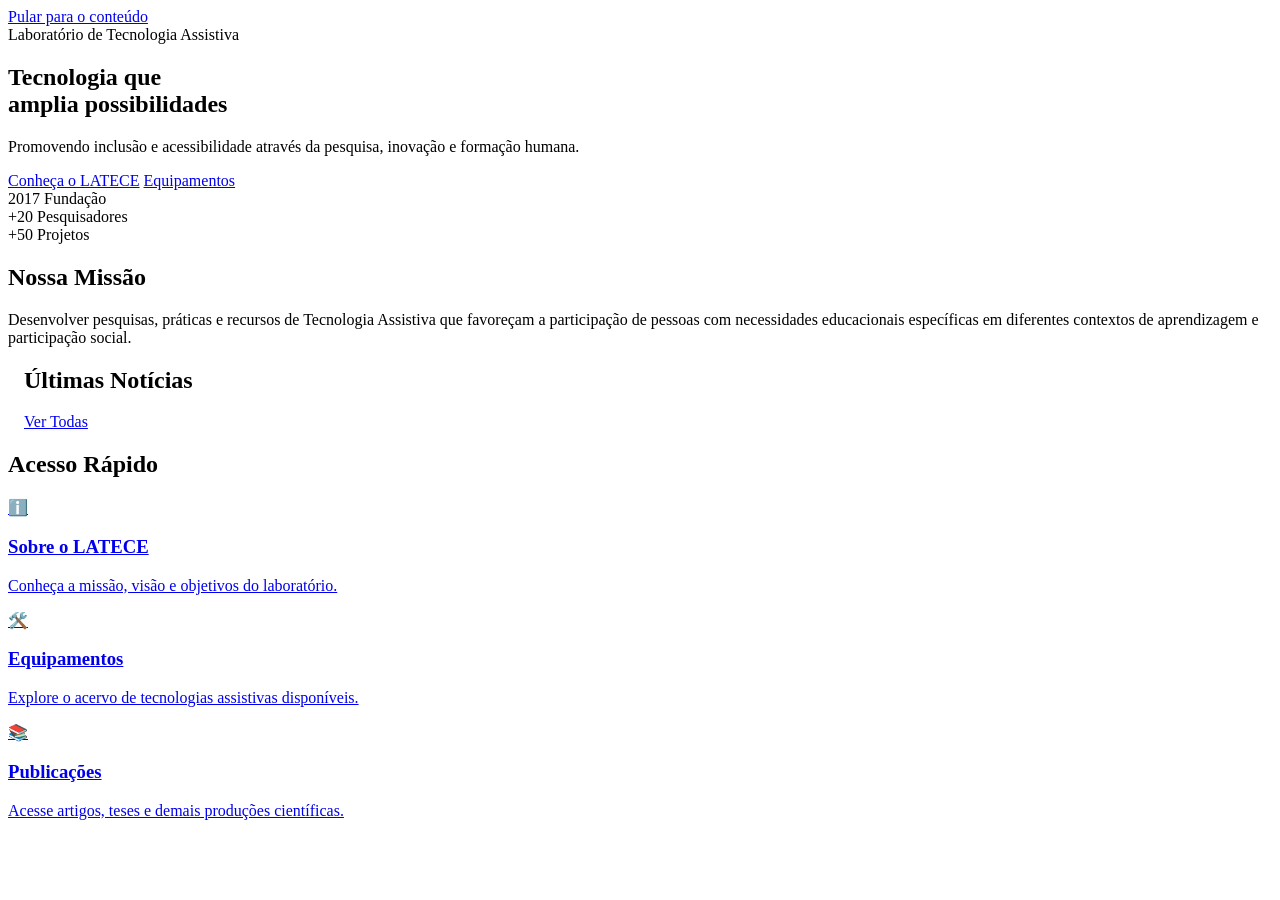
==== index.html @ c3ed992b "Add files via upload" ====
<!DOCTYPE html>
<html lang="pt-BR">
<head>
  <meta charset="UTF-8">
  <meta name="viewport" content="width=device-width, initial-scale=1.0">
  <title>Portal LATECE — Laboratório de Tecnologia Assistiva UFRN</title>
  <meta name="description" content="Portal do Laboratório de Tecnologia Assistiva do Centro de Educação da UFRN. Promovendo inclusão e acessibilidade através da pesquisa, inovação e tecnologia assistiva.">
  <link rel="icon" type="image/x-icon" href="./assets/images/logos/favicon.ico">
  
  <!-- Preconnect -->
  <link rel="preconnect" href="https://fonts.googleapis.com">
  <link rel="preconnect" href="https://fonts.gstatic.com" crossorigin>
  <link rel="preconnect" href="https://vlibras.gov.br">

  <!-- Manifest -->
  <link rel="manifest" href="./manifest.json">

  <!-- CSS -->
  <link rel="stylesheet" href="./css/variables.css">
  <link rel="stylesheet" href="./css/reset.css">
  <link rel="stylesheet" href="./css/base.css">
  <link rel="stylesheet" href="./css/layout.css">
  <link rel="stylesheet" href="./css/utilities.css">
  <link rel="stylesheet" href="./css/components.css">
  <link rel="stylesheet" href="./css/accessibility.css">

  <!-- Open Graph -->
  <meta property="og:type" content="website">
  <meta property="og:url" content="https://latece.ufrn.br/">
  <meta property="og:title" content="Portal LATECE — Laboratório de Tecnologia Assistiva UFRN">
  <meta property="og:description" content="Promovendo inclusão e acessibilidade através da pesquisa, inovação e tecnologia assistiva.">
  <meta property="og:image" content="https://latece.ufrn.br/assets/images/logos/og-image.jpg">

  <meta name="twitter:card" content="summary_large_image">
  <meta name="twitter:title" content="Portal LATECE — Laboratório de Tecnologia Assistiva UFRN">
  <meta name="twitter:description" content="Promovendo inclusão e acessibilidade através da pesquisa, inovação e tecnologia assistiva.">
  <meta name="twitter:image" content="https://latece.ufrn.br/assets/images/logos/og-image.jpg">

  <link rel="canonical" href="https://latece.ufrn.br/">

  <!-- NOVO: carrega path.js antes dos módulos -->
  <script src="./js/path.js"></script>
</head>
<body>

  <a href="#main-content" class="skip-link">Pular para o conteúdo</a>

  <div id="app">
    <header id="main-header"></header>

    <div class="mobile-overlay" hidden></div>

    <main id="main-content">

      <!-- ===== HERO (HOME) ===== -->
      <section class="hero hero-home" aria-label="Destaque principal">
        <div class="container">
          <div class="hero-grid">
            <div class="hero-content" data-aos="fade-up" data-aos-delay="100">
              <div class="hero-badge">Laboratório de Tecnologia Assistiva</div>
              <h1 class="hero-title">
                Tecnologia que<br>
                <span class="hero-highlight">amplia possibilidades</span>
              </h1>
              <p class="hero-subtitle">Promovendo inclusão e acessibilidade através da pesquisa, inovação e formação humana.</p>
              <div class="hero-actions">
                <a href="./about.html" class="btn btn-primary btn-lg">Conheça o LATECE</a>
                <a href="./equipment.html" class="btn btn-outline btn-lg">Equipamentos</a>
              </div>
              <div class="hero-stats">
                <div class="stat-item">
                  <span class="stat-number" data-target="2017">2017</span>
                  <span class="stat-label">Fundação</span>
                </div>
                <div class="stat-item">
                  <span class="stat-number" data-target="+20">+20</span>
                  <span class="stat-label">Pesquisadores</span>
                </div>
                <div class="stat-item">
                  <span class="stat-number" data-target="+50">+50</span>
                  <span class="stat-label">Projetos</span>
                </div>
              </div>
            </div>
          </div>
        </div>
      </section>

      <!-- ===== MISSÃO ===== -->
      <section class="mission section-accent section-with-decoration">
        <div class="container">
          <div class="mission-content">
            <h2 class="section-title">Nossa Missão</h2>
            <p class="mission-text">
              Desenvolver pesquisas, práticas e recursos de Tecnologia Assistiva que favoreçam a participação de pessoas com necessidades educacionais específicas em diferentes contextos de aprendizagem e participação social.
            </p>
          </div>
        </div>
      </section>

      <section class="featured-news section-gray">
        <div class="news-header" style="padding: 0 1rem;">
          <h2>Últimas Notícias</h2>
          <a href="./news.html">Ver Todas</a>
        </div>
        <div id="news-container">
          <!-- carrossel sem container -->
        </div>
      </section>

      <!-- ===== ACESSO RÁPIDO ===== -->
      <section class="quick-access section-with-decoration">
        <div class="container">
          <h2 class="section-title">Acesso Rápido</h2>
          <div class="quick-access-grid">
            <a href="./about.html" class="quick-card">
              <div class="quick-icon">ℹ️</div>
              <h3 class="quick-title">Sobre o LATECE</h3>
              <p class="quick-text">Conheça a missão, visão e objetivos do laboratório.</p>
            </a>
            <a href="./equipment.html" class="quick-card">
              <div class="quick-icon">🛠️</div>
              <h3 class="quick-title">Equipamentos</h3>
              <p class="quick-text">Explore o acervo de tecnologias assistivas disponíveis.</p>
            </a>
            <a href="./publications.html" class="quick-card">
              <div class="quick-icon">📚</div>
              <h3 class="quick-title">Publicações</h3>
              <p class="quick-text">Acesse artigos, teses e demais produções científicas.</p>
            </a>
          </div>
        </div>
      </section>

    </main>

    <footer id="main-footer"></footer>
  </div>

  <script type="module" src="./js/main.js"></script>
</body>
</html>
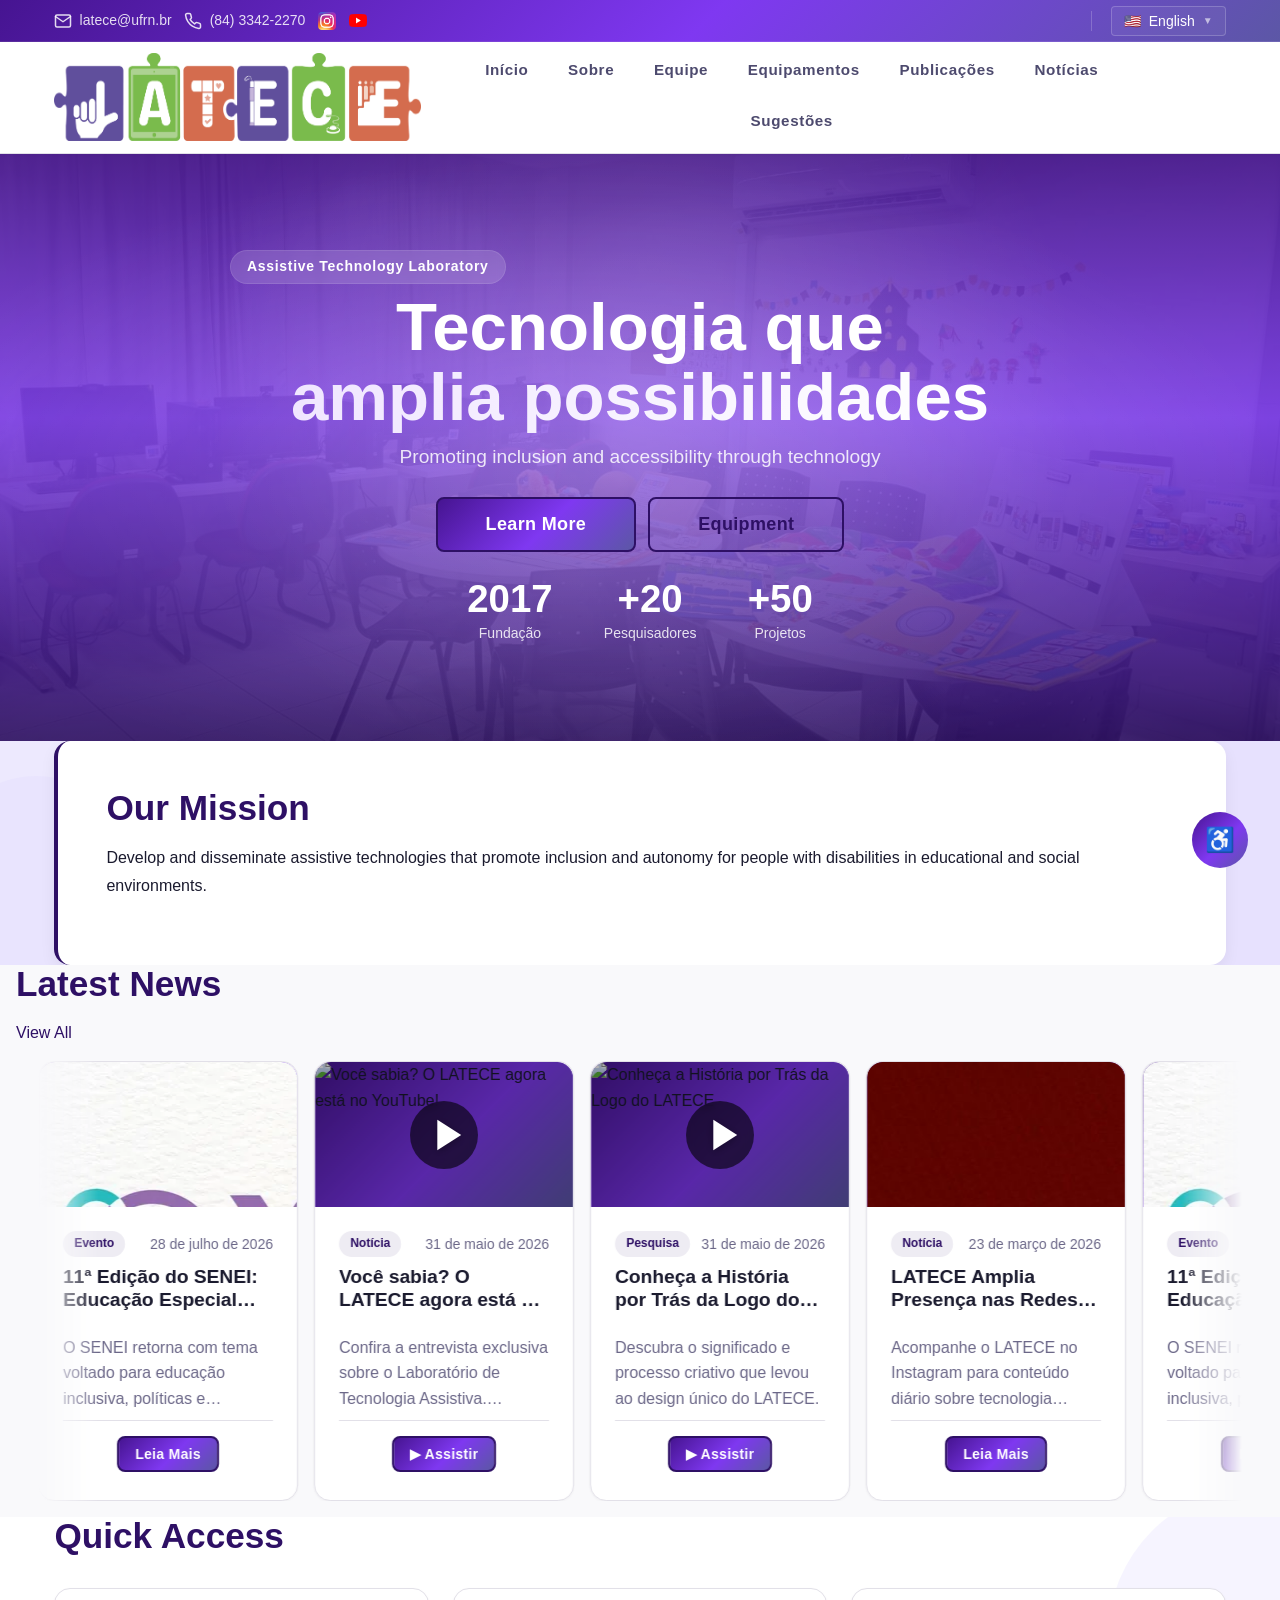
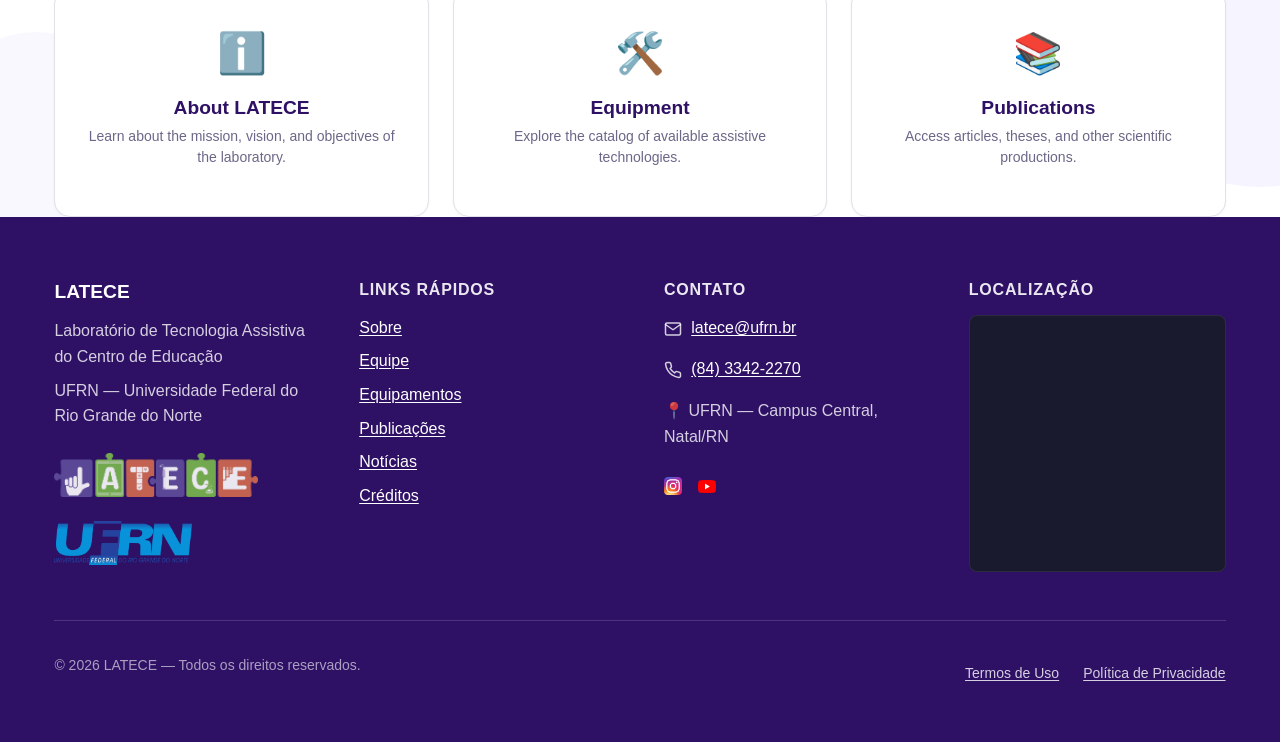
==== commit c9c6a075: "Update index.html" ====
--- a/index.html
+++ b/index.html
@@ -3,19 +3,16 @@
 <head>
   <meta charset="UTF-8">
   <meta name="viewport" content="width=device-width, initial-scale=1.0">
-  <title>Portal LATECE — Laboratório de Tecnologia Assistiva UFRN</title>
+  <title data-i18n="home.title">Portal LATECE — Laboratório de Tecnologia Assistiva UFRN</title>
   <meta name="description" content="Portal do Laboratório de Tecnologia Assistiva do Centro de Educação da UFRN. Promovendo inclusão e acessibilidade através da pesquisa, inovação e tecnologia assistiva.">
   <link rel="icon" type="image/x-icon" href="./assets/images/logos/favicon.ico">
   
-  <!-- Preconnect -->
   <link rel="preconnect" href="https://fonts.googleapis.com">
   <link rel="preconnect" href="https://fonts.gstatic.com" crossorigin>
   <link rel="preconnect" href="https://vlibras.gov.br">
 
-  <!-- Manifest -->
   <link rel="manifest" href="./manifest.json">
 
-  <!-- CSS -->
   <link rel="stylesheet" href="./css/variables.css">
   <link rel="stylesheet" href="./css/reset.css">
   <link rel="stylesheet" href="./css/base.css">
@@ -24,7 +21,6 @@
   <link rel="stylesheet" href="./css/components.css">
   <link rel="stylesheet" href="./css/accessibility.css">
 
-  <!-- Open Graph -->
   <meta property="og:type" content="website">
   <meta property="og:url" content="https://latece.ufrn.br/">
   <meta property="og:title" content="Portal LATECE — Laboratório de Tecnologia Assistiva UFRN">
@@ -38,7 +34,6 @@
 
   <link rel="canonical" href="https://latece.ufrn.br/">
 
-  <!-- NOVO: carrega path.js antes dos módulos -->
   <script src="./js/path.js"></script>
 </head>
 <body>
@@ -57,28 +52,28 @@
         <div class="container">
           <div class="hero-grid">
             <div class="hero-content" data-aos="fade-up" data-aos-delay="100">
-              <div class="hero-badge">Laboratório de Tecnologia Assistiva</div>
+              <div class="hero-badge" data-i18n="home.subtitle">Laboratório de Tecnologia Assistiva</div>
               <h1 class="hero-title">
-                Tecnologia que<br>
-                <span class="hero-highlight">amplia possibilidades</span>
+                <span data-i18n="home.titlePart1">Tecnologia que</span><br>
+                <span class="hero-highlight" data-i18n="home.titlePart2">amplia possibilidades</span>
               </h1>
-              <p class="hero-subtitle">Promovendo inclusão e acessibilidade através da pesquisa, inovação e formação humana.</p>
+              <p class="hero-subtitle" data-i18n="home.description">Promovendo inclusão e acessibilidade através da pesquisa, inovação e formação humana.</p>
               <div class="hero-actions">
-                <a href="./about.html" class="btn btn-primary btn-lg">Conheça o LATECE</a>
-                <a href="./equipment.html" class="btn btn-outline btn-lg">Equipamentos</a>
+                <a href="./about.html" class="btn btn-primary btn-lg" data-i18n="home.learnMore">Conheça o LATECE</a>
+                <a href="./equipment.html" class="btn btn-outline btn-lg" data-i18n="home.equipment">Equipamentos</a>
               </div>
               <div class="hero-stats">
                 <div class="stat-item">
                   <span class="stat-number" data-target="2017">2017</span>
-                  <span class="stat-label">Fundação</span>
+                  <span class="stat-label" data-i18n="home.foundation">Fundação</span>
                 </div>
                 <div class="stat-item">
                   <span class="stat-number" data-target="+20">+20</span>
-                  <span class="stat-label">Pesquisadores</span>
+                  <span class="stat-label" data-i18n="home.researchers">Pesquisadores</span>
                 </div>
                 <div class="stat-item">
                   <span class="stat-number" data-target="+50">+50</span>
-                  <span class="stat-label">Projetos</span>
+                  <span class="stat-label" data-i18n="home.projects">Projetos</span>
                 </div>
               </div>
             </div>
@@ -90,43 +85,41 @@
       <section class="mission section-accent section-with-decoration">
         <div class="container">
           <div class="mission-content">
-            <h2 class="section-title">Nossa Missão</h2>
-            <p class="mission-text">
-              Desenvolver pesquisas, práticas e recursos de Tecnologia Assistiva que favoreçam a participação de pessoas com necessidades educacionais específicas em diferentes contextos de aprendizagem e participação social.
-            </p>
+            <h2 class="section-title" data-i18n="home.mission">Nossa Missão</h2>
+            <p class="mission-text" data-i18n="home.missionText">Desenvolver pesquisas, práticas e recursos de Tecnologia Assistiva que favoreçam a participação de pessoas com necessidades educacionais específicas em diferentes contextos de aprendizagem e participação social.</p>
           </div>
         </div>
       </section>
 
       <section class="featured-news section-gray">
         <div class="news-header" style="padding: 0 1rem;">
-          <h2>Últimas Notícias</h2>
-          <a href="./news.html">Ver Todas</a>
+          <h2 data-i18n="home.latestNews">Últimas Notícias</h2>
+          <a href="./news.html" data-i18n="home.viewAll">Ver Todas</a>
         </div>
         <div id="news-container">
-          <!-- carrossel sem container -->
+          <!-- carrossel -->
         </div>
       </section>
 
       <!-- ===== ACESSO RÁPIDO ===== -->
       <section class="quick-access section-with-decoration">
         <div class="container">
-          <h2 class="section-title">Acesso Rápido</h2>
+          <h2 class="section-title" data-i18n="home.quickAccess">Acesso Rápido</h2>
           <div class="quick-access-grid">
             <a href="./about.html" class="quick-card">
               <div class="quick-icon">ℹ️</div>
-              <h3 class="quick-title">Sobre o LATECE</h3>
-              <p class="quick-text">Conheça a missão, visão e objetivos do laboratório.</p>
+              <h3 class="quick-title" data-i18n="home.quickAboutTitle">Sobre o LATECE</h3>
+              <p class="quick-text" data-i18n="home.quickAboutText">Conheça a missão, visão e objetivos do laboratório.</p>
             </a>
             <a href="./equipment.html" class="quick-card">
               <div class="quick-icon">🛠️</div>
-              <h3 class="quick-title">Equipamentos</h3>
-              <p class="quick-text">Explore o acervo de tecnologias assistivas disponíveis.</p>
+              <h3 class="quick-title" data-i18n="home.quickEquipmentTitle">Equipamentos</h3>
+              <p class="quick-text" data-i18n="home.quickEquipmentText">Explore o acervo de tecnologias assistivas disponíveis.</p>
             </a>
             <a href="./publications.html" class="quick-card">
               <div class="quick-icon">📚</div>
-              <h3 class="quick-title">Publicações</h3>
-              <p class="quick-text">Acesse artigos, teses e demais produções científicas.</p>
+              <h3 class="quick-title" data-i18n="home.quickPublicationsTitle">Publicações</h3>
+              <p class="quick-text" data-i18n="home.quickPublicationsText">Acesse artigos, teses e demais produções científicas.</p>
             </a>
           </div>
         </div>
@@ -139,4 +132,4 @@
 
   <script type="module" src="./js/main.js"></script>
 </body>
-</html>+</html>
--- a/css/variables.css
+++ b/css/variables.css
@@ -0,0 +1,209 @@
+/**
+ * LATECE Design Tokens — Versão 2.3
+ * Sistema de design para o Portal LATECE
+ * Refinamento visual para experiência institucional premium
+ */
+
+:root {
+  /* ============================================
+     CORES — Paleta LATECE (roxo)
+     ============================================ */
+  --color-purple-900: #2e1065;
+  --color-purple-800: #461491;
+  --color-purple-700: #5b1fa6;
+  --color-purple-600: #6b21a8;
+  --color-purple-500: #7c3aed;
+  --color-purple-400: #9333ea;
+  --color-purple-300: #a78bfa;
+  --color-purple-200: #c4b5fd;
+  --color-purple-100: #d8b4fe;
+  --color-purple-50: #ede9fe;
+
+  /* Primária (principal) */
+  --color-primary: var(--color-purple-900);
+  --color-primary-dark: #1a0a3a;
+  --color-primary-light: var(--color-purple-500);
+  --color-primary-hover: var(--color-purple-800);
+  --color-primary-active: var(--color-purple-900);
+  --color-primary-soft: rgba(46, 16, 101, 0.08);
+  --color-primary-gradient: linear-gradient(135deg, #461491 0%, #7f38f1 55%, #5c57a6 100%);
+
+  /* Cores secundárias (complementares) */
+  --color-olive-green: #928b45;
+  --color-mustard: #b6a752;
+  --color-terracotta: #c77a5b;
+  --color-burnt-orange: #d29c6c;
+  --color-moss-green: #7b855d;
+  --color-dark-aqua: #369d85;
+  --color-orange-red: #e25822;
+  --color-green: #4caf50;
+
+  /* Cores funcionais */
+  --color-success: #2e7d32;
+  --color-warning: #b76e2e;
+  --color-error: #c62828;
+  --color-info: #1565c0;
+
+  /* Neutras (refinadas) */
+  --color-white: #ffffff;
+  --color-gray-50: #f9f9fb;
+  --color-gray-100: #f0eff4;
+  --color-gray-200: #e2e0e8;
+  --color-gray-300: #c8c5d4;
+  --color-gray-400: #a8a4b8;
+  --color-gray-500: #8a86a0;
+  --color-gray-600: #6b6788;
+  --color-gray-700: #4d4a6e;
+  --color-gray-800: #2f2c54;
+  --color-gray-900: #1a1a2e;
+
+  /* Cores de texto e fundo (modo claro) */
+  --color-text: var(--color-gray-900);
+  --color-text-muted: var(--color-gray-600);
+  --color-text-inverse: var(--color-white);
+  --color-bg: var(--color-white);
+  --color-surface: var(--color-white);
+  --color-surface-elevated: var(--color-gray-50);
+  --color-border: var(--color-gray-200);
+  --color-border-focus: var(--color-purple-500);
+  --color-link: var(--color-primary);
+  --color-link-hover: var(--color-purple-500);
+
+  /* ============================================
+     BACKGROUNDS DE SEÇÕES
+     ============================================ */
+  --bg-section-light: var(--color-white);
+  --bg-section-gray: var(--color-gray-50);
+  --bg-section-accent: var(--color-purple-50);
+  --bg-section-gradient-subtle: linear-gradient(135deg, var(--color-purple-50) 0%, var(--color-white) 100%);
+  --bg-section-gradient-primary-soft: linear-gradient(135deg, var(--color-purple-50) 0%, var(--color-purple-100) 50%, var(--color-white) 100%);
+  --bg-section-decoration-color: var(--color-purple-200);
+
+  /* ============================================
+     TOKENS PARA HERO / CTA
+     ============================================ */
+  --color-hero-text: var(--color-white);
+  --color-hero-text-muted: rgba(255, 255, 255, 0.85);
+
+  --hero-bg-top: var(--color-purple-800);
+  --hero-bg-mid: var(--color-purple-500);
+  --hero-bg-bottom: var(--color-purple-900);
+  --hero-bg-glow: rgba(255, 255, 255, 0.18);
+  --hero-shape-color: rgba(123, 58, 237, 0.35);
+
+  --hero-highlight-start: #f0e6ff;
+  --hero-highlight-end: #ffffff;
+
+  /* ============================================
+     TIPOGRAFIA
+     ============================================ */
+  --font-primary: 'Montserrat', sans-serif;
+  --font-secondary: 'Open Sans', sans-serif;
+
+  /* Tamanhos (escala tipográfica) */
+  --font-size-display: 3.5rem;   /* 56px */
+  --font-size-h1: 2.8rem;       /* 44.8px */
+  --font-size-h2: 2.2rem;       /* 35.2px */
+  --font-size-h3: 1.6rem;       /* 25.6px */
+  --font-size-h4: 1.2rem;       /* 19.2px */
+  --font-size-h5: 1rem;         /* 16px */
+  --font-size-h6: 0.875rem;     /* 14px */
+  --font-size-body-lg: 1.125rem;/* 18px */
+  --font-size-body: 1rem;       /* 16px */
+  --font-size-small: 0.875rem;  /* 14px */
+  --font-size-caption: 0.75rem; /* 12px */
+
+  /* Pesos */
+  --font-light: 300;
+  --font-regular: 400;
+  --font-medium: 500;
+  --font-semibold: 600;
+  --font-bold: 700;
+  --font-extrabold: 800;
+
+  /* Altura de linha */
+  --line-height-tight: 1.1;
+  --line-height-normal: 1.6;
+  --line-height-loose: 1.8;
+
+  /* ============================================
+     ESPAÇAMENTO (escala)
+     ============================================ */
+  --space-1: 0.25rem;   /* 4px */
+  --space-2: 0.5rem;    /* 8px */
+  --space-3: 0.75rem;   /* 12px */
+  --space-4: 1rem;      /* 16px */
+  --space-5: 1.5rem;    /* 24px */
+  --space-6: 2rem;      /* 32px */
+  --space-8: 3rem;      /* 48px */
+  --space-10: 4rem;     /* 64px */
+  --space-12: 6rem;     /* 96px */
+  --space-16: 8rem;     /* 128px */
+
+  /* Aliases para compatibilidade com versões anteriores */
+  --spacing-xs: var(--space-1);
+  --spacing-sm: var(--space-2);
+  --spacing-md: var(--space-4);
+  --spacing-lg: var(--space-5);
+  --spacing-xl: var(--space-6);
+  --spacing-2xl: var(--space-8);
+  --spacing-3xl: var(--space-10);
+  --spacing-4xl: var(--space-12);
+
+  /* ============================================
+     BORDER RADIUS
+     ============================================ */
+  --radius-sm: 4px;
+  --radius-md: 8px;
+  --radius-lg: 16px;
+  --radius-xl: 24px;
+  --radius-full: 9999px;
+
+  /* ============================================
+     SOMBRAS — refinadas para efeito "flutuante" suave
+     ============================================ */
+  --shadow-subtle: 0 1px 3px rgba(0, 0, 0, 0.04);
+  --shadow-medium: 0 6px 16px rgba(0, 0, 0, 0.06);
+  --shadow-elevated: 0 12px 32px rgba(0, 0, 0, 0.10);
+  --shadow-heavy: 0 20px 56px rgba(0, 0, 0, 0.14);
+
+  /* ============================================
+     TRANSIÇÕES
+     ============================================ */
+  --transition-micro: 0.12s ease;
+  --transition-fast: 0.25s ease;
+  --transition-normal: 0.35s ease;
+  --transition-slow: 0.5s ease;
+  --transition-default: 0.3s cubic-bezier(0.25, 0.46, 0.45, 0.94);
+
+  /* ============================================
+     Z-INDEX
+     ============================================ */
+  --z-dropdown: 1000;
+  --z-sticky: 1020;
+  --z-fixed: 1030;
+  --z-modal-backdrop: 1040;
+  --z-modal: 1050;
+  --z-popover: 1060;
+  --z-tooltip: 1070;
+
+  /* ============================================
+     ACESSIBILIDADE — FOCO
+     ============================================ */
+  --focus-ring: 0 0 0 3px rgba(46, 16, 101, 0.25);
+  --focus-ring-inset: inset 0 0 0 3px rgba(46, 16, 101, 0.25);
+
+  /* ============================================
+     BREAKPOINTS
+     ============================================ */
+  --breakpoint-mobile: 480px;
+  --breakpoint-tablet: 768px;
+  --breakpoint-desktop: 1024px;
+  --breakpoint-wide: 1400px;
+
+  /* ============================================
+     LARGURA MÁXIMA DE CONTEÚDO
+     ============================================ */
+  --content-width: 1200px;
+  --content-width-narrow: 800px;
+}
--- a/css/base.css
+++ b/css/base.css
@@ -0,0 +1,99 @@
+/**
+ * Estilos base — tipografia, body, links, headings
+ */
+
+/* ============================================
+   TIPOGRAFIA
+   ============================================ */
+body {
+  font-size: var(--font-size-body);
+  line-height: var(--line-height-normal);
+  font-family: var(--font-secondary);
+  color: var(--color-text);
+  background-color: var(--color-bg);
+  -webkit-font-smoothing: antialiased;
+  -moz-osx-font-smoothing: grayscale;
+}
+
+/* Headings */
+h1, h2, h3, h4, h5, h6 {
+  font-family: var(--font-primary);
+  font-weight: var(--font-bold);
+  line-height: var(--line-height-tight);
+  margin: 0 0 var(--space-4) 0;
+  color: var(--color-primary);
+}
+
+h1 { font-size: var(--font-size-h1); font-weight: var(--font-extrabold); }
+h2 { font-size: var(--font-size-h2); font-weight: var(--font-bold); }
+h3 { font-size: var(--font-size-h3); font-weight: var(--font-semibold); }
+h4 { font-size: var(--font-size-h4); font-weight: var(--font-semibold); }
+h5 { font-size: var(--font-size-h5); font-weight: var(--font-medium); }
+h6 { font-size: var(--font-size-h6); font-weight: var(--font-medium); }
+
+/* Parágrafos */
+p {
+  margin: 0 0 var(--space-4) 0;
+  line-height: var(--line-height-loose);
+  color: var(--color-text);
+}
+
+/* Links */
+a {
+  color: var(--color-link);
+  text-decoration: none;
+  transition: color var(--transition-fast);
+}
+
+a:hover {
+  color: var(--color-link-hover);
+}
+
+a:focus-visible {
+  outline: 2px solid var(--color-primary);
+  outline-offset: 2px;
+  border-radius: var(--radius-sm);
+}
+
+/* ============================================
+   ACESSIBILIDADE — FOCO GLOBAL
+   ============================================ */
+*:focus-visible {
+  outline: 2px solid var(--color-primary);
+  outline-offset: 2px;
+}
+
+/* ============================================
+   SELEÇÃO DE TEXTO
+   ============================================ */
+::selection {
+  background: var(--color-purple-200);
+  color: var(--color-primary);
+  text-shadow: none;
+}
+
+/* ============================================
+   IMAGENS
+   ============================================ */
+img {
+  max-width: 100%;
+  height: auto;
+  display: block;
+}
+
+/* ============================================
+   RESPONSIVIDADE — AJUSTES DE TIPOGRAFIA
+   ============================================ */
+@media (max-width: 768px) {
+  body { font-size: var(--font-size-body-lg); }
+  h1 { font-size: var(--font-size-h2); }
+  h2 { font-size: var(--font-size-h3); }
+  h3 { font-size: var(--font-size-h4); }
+  p { font-size: var(--font-size-body); }
+}
+
+@media (max-width: 480px) {
+  body { font-size: var(--font-size-body); }
+  h1 { font-size: calc(var(--font-size-h2) * 0.9); }
+  h2 { font-size: calc(var(--font-size-h3) * 0.9); }
+}
--- a/css/layout.css
+++ b/css/layout.css
@@ -0,0 +1,98 @@
+/**
+ * Layout — container, grid, flex utilitários
+ */
+
+/* ============================================
+   CONTAINER
+   ============================================ */
+.container {
+  width: min(94%, 1400px);
+  margin-inline: auto;
+  padding-inline: var(--space-4);
+}
+
+/* ============================================
+   GRID
+   ============================================ */
+.grid {
+  display: grid;
+  gap: var(--space-4);
+}
+
+.grid-cols-1 { grid-template-columns: 1fr; }
+.grid-cols-2 { grid-template-columns: repeat(2, 1fr); }
+.grid-cols-3 { grid-template-columns: repeat(3, 1fr); }
+.grid-cols-4 { grid-template-columns: repeat(4, 1fr); }
+
+/* ============================================
+   FLEX
+   ============================================ */
+.flex {
+  display: flex;
+}
+
+.flex-col {
+  flex-direction: column;
+}
+
+.flex-wrap {
+  flex-wrap: wrap;
+}
+
+.items-center {
+  align-items: center;
+}
+
+.items-start {
+  align-items: flex-start;
+}
+
+.items-end {
+  align-items: flex-end;
+}
+
+.justify-center {
+  justify-content: center;
+}
+
+.justify-between {
+  justify-content: space-between;
+}
+
+.justify-around {
+  justify-content: space-around;
+}
+
+.gap-1 { gap: var(--space-1); }
+.gap-2 { gap: var(--space-2); }
+.gap-3 { gap: var(--space-3); }
+.gap-4 { gap: var(--space-4); }
+.gap-5 { gap: var(--space-5); }
+.gap-6 { gap: var(--space-6); }
+
+/* ============================================
+   RESPONSIVIDADE
+   ============================================ */
+@media (max-width: 768px) {
+  .grid-cols-2,
+  .grid-cols-3,
+  .grid-cols-4 {
+    grid-template-columns: 1fr;
+  }
+
+  .flex-col-mobile {
+    flex-direction: column;
+  }
+}
+
+@media (max-width: 480px) {
+  .container {
+    padding-inline: var(--space-2);
+  }
+}
+
+@media (min-width: 769px) and (max-width: 1024px) {
+  .grid-cols-3 {
+    grid-template-columns: repeat(2, 1fr);
+  }
+}
--- a/css/utilities.css
+++ b/css/utilities.css
@@ -0,0 +1,264 @@
+/**
+ * Utilitários — classes auxiliares reutilizáveis
+ */
+
+/* ============================================
+   TEXTO
+   ============================================ */
+.text-center { text-align: center; }
+.text-left   { text-align: left; }
+.text-right  { text-align: right; }
+
+.text-primary { color: var(--color-primary); }
+.text-muted   { color: var(--color-gray-500); }
+.text-success { color: var(--color-green); }
+.text-warning { color: var(--color-mustard); }
+.text-danger  { color: var(--color-terracotta); }
+
+/* ============================================
+   BACKGROUND
+   ============================================ */
+.bg-primary { background-color: var(--color-primary); }
+.bg-light   { background-color: var(--color-gray-50); }
+.bg-white   { background-color: var(--color-white); }
+
+.bg-gradient-primary {
+  background: var(--color-primary-gradient);
+}
+
+/* ============================================
+   DISPLAY
+   ============================================ */
+.d-none { display: none; }
+.d-block { display: block; }
+.d-flex { display: flex; }
+.d-grid { display: grid; }
+.d-inline-block { display: inline-block; }
+
+/* ============================================
+   ESPAÇAMENTO
+   ============================================ */
+.m-0 { margin: 0; }
+.mt-0 { margin-top: 0; }
+.mb-0 { margin-bottom: 0; }
+.ml-0 { margin-left: 0; }
+.mr-0 { margin-right: 0; }
+
+.mt-1 { margin-top: var(--spacing-sm); }
+.mb-1 { margin-bottom: var(--spacing-sm); }
+.mt-2 { margin-top: var(--spacing-md); }
+.mb-2 { margin-bottom: var(--spacing-md); }
+.mt-3 { margin-top: var(--spacing-lg); }
+.mb-3 { margin-bottom: var(--spacing-lg); }
+.mt-4 { margin-top: var(--spacing-xl); }
+.mb-4 { margin-bottom: var(--spacing-xl); }
+
+.p-0 { padding: 0; }
+.pt-0 { padding-top: 0; }
+.pb-0 { padding-bottom: 0; }
+.pl-0 { padding-left: 0; }
+.pr-0 { padding-right: 0; }
+
+.p-1 { padding: var(--spacing-sm); }
+.p-2 { padding: var(--spacing-md); }
+.p-3 { padding: var(--spacing-lg); }
+.p-4 { padding: var(--spacing-xl); }
+
+/* ============================================
+   LARGURA / ALTURA
+   ============================================ */
+.w-full { width: 100%; }
+.h-full { height: 100%; }
+
+/* ============================================
+   ACESSIBILIDADE — SR-ONLY
+   ============================================ */
+.sr-only {
+  position: absolute;
+  width: 1px;
+  height: 1px;
+  padding: 0;
+  margin: -1px;
+  overflow: hidden;
+  clip: rect(0, 0, 0, 0);
+  white-space: nowrap;
+  border: 0;
+}
+
+/* ============================================
+   SKIP LINK
+   ============================================ */
+.skip-link {
+  position: absolute;
+  top: -40px;
+  left: 6px;
+  background: var(--color-primary);
+  color: var(--color-white);
+  padding: var(--spacing-sm) var(--spacing-md);
+  text-decoration: none;
+  border-radius: var(--radius-sm);
+  z-index: var(--z-tooltip);
+  font-weight: var(--font-bold);
+}
+
+.skip-link:focus {
+  top: 6px;
+}
+
+/* ============================================
+   CARDS (base)
+   ============================================ */
+.card {
+  background: var(--color-white);
+  border-radius: var(--radius-lg);
+  box-shadow: var(--shadow-md);
+  overflow: hidden;
+  transition: box-shadow var(--transition-normal), transform var(--transition-normal);
+}
+
+.card:hover {
+  box-shadow: var(--shadow-xl);
+  transform: translateY(-2px);
+}
+
+.card-header {
+  padding: var(--spacing-lg);
+  border-bottom: 1px solid var(--color-gray-200);
+}
+
+.card-body {
+  padding: var(--spacing-lg);
+}
+
+.card-footer {
+  padding: var(--spacing-lg);
+  border-top: 1px solid var(--color-gray-200);
+}
+
+/* ============================================
+   BOTÕES (base)
+   ============================================ */
+.btn {
+  display: inline-flex;
+  align-items: center;
+  justify-content: center;
+  padding: var(--spacing-sm) var(--spacing-lg);
+  font-family: var(--font-primary);
+  font-weight: var(--font-semibold);
+  font-size: 1rem;
+  line-height: 1.5;
+  text-align: center;
+  text-decoration: none;
+  border: 2px solid transparent;
+  border-radius: var(--radius-md);
+  cursor: pointer;
+  transition: all var(--transition-fast);
+  user-select: none;
+}
+
+.btn:disabled {
+  opacity: 0.6;
+  cursor: not-allowed;
+}
+
+.btn-primary {
+  background: var(--color-primary-gradient);
+  color: var(--color-white);
+  border-color: var(--color-primary);
+}
+
+.btn-primary:hover:not(:disabled) {
+  background: var(--color-primary);
+  transform: translateY(-1px);
+  box-shadow: var(--shadow-lg);
+}
+
+.btn-secondary {
+  background: var(--color-white);
+  color: var(--color-primary);
+  border-color: var(--color-primary);
+}
+
+.btn-secondary:hover:not(:disabled) {
+  background: var(--color-primary);
+  color: var(--color-white);
+}
+
+.btn-outline {
+  background: transparent;
+  color: var(--color-primary);
+  border-color: var(--color-primary);
+}
+
+.btn-outline:hover:not(:disabled) {
+  background: var(--color-primary);
+  color: var(--color-white);
+}
+
+.btn-lg {
+  padding: var(--spacing-md) var(--spacing-xl);
+  font-size: 1.125rem;
+}
+
+.btn-sm {
+  padding: var(--spacing-xs) var(--spacing-md);
+  font-size: 0.875rem;
+}
+
+/* ============================================
+   FORMULÁRIOS (base)
+   ============================================ */
+.form-group {
+  margin-bottom: var(--spacing-lg);
+}
+
+.form-label {
+  display: block;
+  margin-bottom: var(--spacing-sm);
+  font-family: var(--font-primary);
+  font-weight: var(--font-semibold);
+  color: var(--color-gray-700);
+}
+
+.form-control {
+  display: block;
+  width: 100%;
+  padding: var(--spacing-sm) var(--spacing-md);
+  font-size: 1rem;
+  line-height: 1.5;
+  color: var(--color-text);
+  background-color: var(--color-white);
+  border: 2px solid var(--color-gray-300);
+  border-radius: var(--radius-md);
+  transition: border-color var(--transition-fast), box-shadow var(--transition-fast);
+}
+
+.form-control:focus {
+  outline: none;
+  border-color: var(--color-primary);
+  box-shadow: var(--focus-ring);
+}
+
+.form-control::placeholder {
+  color: var(--color-gray-400);
+}
+
+textarea.form-control {
+  min-height: 120px;
+  resize: vertical;
+}
+
+/* ============================================
+   RESPONSIVIDADE UTILITÁRIA
+   ============================================ */
+@media (max-width: 768px) {
+  .d-md-none { display: none; }
+  .d-md-block { display: block; }
+  .d-md-flex { display: flex; }
+}
+
+@media (max-width: 1024px) {
+  .d-lg-none { display: none; }
+  .d-lg-block { display: block; }
+  .d-lg-flex { display: flex; }
+}
--- a/css/components.css
+++ b/css/components.css
@@ -0,0 +1,2049 @@
+/**
+ * components.css — Sistema visual global do LATECE
+ * Versão 3.1 — Refinamento de microinterações, espaçamentos e identidade visual
+ * 
+ * Estrutura:
+ *   1. HEADER & TOP BAR
+ *   2. FOOTER
+ *   3. HERO
+ *   4. CARDS (base, news, team, equipment, publication)
+ *   5. MODAIS
+ *   6. PAGINAÇÃO
+ *   7. BOTÕES (refinados)
+ *   8. FORMULÁRIOS
+ *   9. SEÇÕES E DECORAÇÕES
+ *   10. CARROSSEL (INTOCADO)
+ *   11. UTILITÁRIOS VISUAIS
+ *   12. RESPONSIVIDADE GLOBAL
+ */
+
+/* ============================================================
+   1. HEADER & TOP BAR
+   ============================================================ */
+
+.header-wrapper {
+  position: sticky;
+  top: 0;
+  z-index: var(--z-sticky);
+  background: var(--color-surface);
+  box-shadow: 0 1px 3px rgba(0, 0, 0, 0.04);
+  transition: box-shadow var(--transition-normal), background var(--transition-normal);
+}
+
+.header-wrapper.scrolled {
+  box-shadow: var(--shadow-elevated);
+  border-bottom: 2px solid var(--color-primary);
+}
+
+/* Top Bar */
+.top-bar {
+  background: var(--color-primary-gradient);
+  color: var(--color-white);
+  padding: 0.35rem 0;
+  font-size: var(--font-size-small);
+  border-bottom: 1px solid rgba(255, 255, 255, 0.1);
+}
+
+@media (max-width: 768px) {
+  .top-bar { display: none; }
+}
+
+.top-bar-content {
+  display: flex;
+  justify-content: space-between;
+  align-items: center;
+  gap: clamp(1rem, 2vw, 2rem);
+  flex-wrap: wrap;
+}
+
+.top-bar-right {
+  display: flex;
+  align-items: center;
+  gap: clamp(0.8rem, 1.5vw, 1.5rem);
+  flex-wrap: wrap;
+}
+
+.contact-info {
+  display: flex;
+  align-items: center;
+  gap: clamp(0.7rem, 1vw, 1rem);
+  flex-wrap: wrap;
+}
+
+.info-link {
+  display: flex;
+  align-items: center;
+  gap: 0.45rem;
+  color: rgba(255, 255, 255, 0.85);
+  text-decoration: none;
+  font-weight: 500;
+  transition: color var(--transition-fast);
+}
+.info-link:hover { color: var(--color-white); }
+
+.social-link {
+  display: flex;
+  align-items: center;
+  gap: 0.4rem;
+  color: rgba(255, 255, 255, 0.85);
+  text-decoration: none;
+  transition: all var(--transition-fast);
+}
+.social-link:hover {
+  color: var(--color-white);
+  transform: translateY(-1px);
+}
+
+.social-icon {
+  width: 18px;
+  height: 18px;
+  object-fit: contain;
+  display: block;
+  flex-shrink: 0;
+}
+
+.divider {
+  width: 1px;
+  height: 20px;
+  background: rgba(255, 255, 255, 0.2);
+}
+@media (max-width: 900px) { .divider { display: none; } }
+
+.user-links {
+  display: flex;
+  align-items: center;
+  gap: 1.03rem;
+  flex-wrap: wrap;
+}
+
+.user-link {
+  display: flex;
+  align-items: center;
+  gap: 0.5rem;
+  color: rgba(255, 255, 255, 0.85);
+  padding: 0.375rem 0.75rem;
+  border-radius: var(--radius-sm);
+  font-weight: 500;
+  white-space: nowrap;
+  transition: var(--transition-fast);
+}
+.user-link:hover {
+  color: var(--color-white);
+  background: rgba(255, 255, 255, 0.1);
+}
+
+/* Language Selector */
+.language-selector {
+  position: relative;
+  display: inline-block;
+}
+
+.language-button {
+  display: flex;
+  align-items: center;
+  gap: 0.5rem;
+  padding: 0.375rem 0.75rem;
+  border-radius: var(--radius-sm);
+  border: 1px solid rgba(255, 255, 255, 0.2);
+  background: rgba(255, 255, 255, 0.05);
+  color: var(--color-white);
+  cursor: pointer;
+  font-family: inherit;
+  font-size: var(--font-size-small);
+  transition: background var(--transition-fast);
+}
+.language-button:hover {
+  background: rgba(255, 255, 255, 0.15);
+}
+.language-button .dropdown-arrow {
+  font-size: 0.625rem;
+  color: rgba(255, 255, 255, 0.6);
+  transition: transform 0.3s ease;
+}
+.language-button[aria-expanded="true"] .dropdown-arrow {
+  transform: rotate(180deg);
+}
+
+.language-dropdown {
+  position: fixed;
+  min-width: 160px;
+  background: var(--color-white);
+  border-radius: var(--radius-md);
+  box-shadow: var(--shadow-elevated);
+  border: 1px solid var(--color-border);
+  z-index: calc(var(--z-dropdown) + 10);
+  padding: 0.25rem 0;
+  overflow: hidden;
+}
+.language-list {
+  list-style: none;
+  padding: 0;
+  margin: 0;
+}
+.language-option {
+  display: flex;
+  align-items: center;
+  gap: 0.75rem;
+  width: 100%;
+  padding: 0.5rem 1rem;
+  font-size: var(--font-size-small);
+  color: var(--color-gray-700);
+  background: none;
+  border: none;
+  cursor: pointer;
+  font-family: inherit;
+  transition: background var(--transition-fast);
+}
+.language-option:hover {
+  background: var(--color-gray-50);
+}
+.language-option.is-active {
+  background: var(--color-primary);
+  color: var(--color-white);
+}
+.language-option .flag {
+  font-size: 1rem;
+}
+
+/* Main Header */
+.main-header {
+  background: var(--color-white);
+  border-bottom: 1px solid var(--color-border);
+  transition: padding var(--transition-normal), box-shadow var(--transition-normal), background var(--transition-normal);
+}
+.main-header.scrolled {
+  box-shadow: var(--shadow-elevated);
+}
+
+.header-content {
+  display: flex;
+  align-items: center;
+  justify-content: space-between;
+  padding: var(--space-2) 0;
+  gap: clamp(1rem, 2vw, 2rem);
+  min-width: 0;
+  transition: padding var(--transition-normal);
+}
+
+.logo {
+  display: flex;
+  flex-direction: column;
+  align-items: center;
+  justify-content: center;
+  gap: 0.1rem;
+  text-decoration: none;
+  text-align: center;
+  transition: opacity var(--transition-fast);
+}
+.logo:hover { opacity: 0.85; }
+
+.logo-icon img {
+  height: 88px;
+  width: auto;
+  transition: height var(--transition-slow);
+}
+@media (max-width: 768px) {
+  .logo-icon img { height: 58px; }
+}
+.main-header.scrolled .logo-icon img { height: 64px; }
+@media (max-width: 768px) {
+  .main-header.scrolled .logo-icon img { height: 48px; }
+}
+
+.logo-subtitle {
+  font-size: var(--font-size-small);
+  color: var(--color-primary);
+  font-weight: 800;
+  max-width: min(100%, 500px);
+  line-height: 1.3;
+  letter-spacing: 0.04rem;
+  margin-inline: auto;
+}
+@media (max-width: 768px) {
+  .logo-subtitle {
+    font-size: var(--font-size-caption);
+    max-width: 90%;
+  }
+}
+
+/* Desktop Navigation */
+.desktop-nav { display: none; }
+@media (min-width: 1024px) { .desktop-nav { display: block; } }
+
+.nav-list {
+  display: flex;
+  align-items: center;
+  justify-content: center;
+  flex-wrap: wrap;
+  gap: clamp(0.2rem, 0.6vw, 0.8rem);
+  padding: 0;
+  margin: 0;
+  list-style: none;
+}
+
+.nav-link {
+  color: var(--color-gray-700);
+  text-decoration: none;
+  padding: var(--space-2) var(--space-4);
+  font-size: clamp(0.95rem, 1vw, 1.05rem);
+  font-weight: 600;
+  display: block;
+  letter-spacing: 0.04em;
+  border-bottom: 3px solid transparent;
+  transition: all var(--transition-fast);
+  white-space: nowrap;
+}
+.nav-link:hover {
+  color: var(--color-primary);
+  border-bottom-color: var(--color-primary-soft);
+}
+.nav-link.active {
+  color: var(--color-primary);
+  border-bottom-color: var(--color-primary);
+  font-weight: 700;
+}
+.nav-link:focus-visible {
+  outline: 2px solid var(--color-primary);
+  outline-offset: 2px;
+  border-radius: var(--radius-sm);
+}
+
+/* User Section (desktop) */
+.user-section { display: none; flex-shrink: 0; }
+@media (min-width: 1024px) { .user-section { display: flex; align-items: center; gap: 1rem; } }
+
+.user-menu-container { position: relative; }
+.user-menu-button {
+  display: flex;
+  align-items: center;
+  gap: 0.75rem;
+  padding: 0.5rem 1rem;
+  border-radius: var(--radius-md);
+  background: var(--color-gray-50);
+  border: 1px solid var(--color-border);
+  cursor: pointer;
+  transition: all var(--transition-slow);
+  font-family: inherit;
+}
+.user-menu-button:hover {
+  background: var(--color-white);
+  box-shadow: var(--shadow-medium);
+  transform: translateY(-1px);
+}
+.user-avatar {
+  width: 38px;
+  height: 38px;
+  background: var(--color-primary-gradient);
+  border-radius: var(--radius-md);
+  display: flex;
+  align-items: center;
+  justify-content: center;
+  box-shadow: 0 2px 8px rgba(124, 58, 237, 0.2);
+  flex-shrink: 0;
+}
+.user-avatar span {
+  color: var(--color-white);
+  font-size: var(--font-size-small);
+  font-weight: 700;
+}
+.user-info { text-align: left; min-width: 0; }
+.user-name {
+  font-size: var(--font-size-small);
+  font-weight: 600;
+  color: var(--color-gray-900);
+  line-height: 1.3;
+  white-space: nowrap;
+  overflow: hidden;
+  text-overflow: ellipsis;
+}
+.user-role {
+  font-size: var(--font-size-caption);
+  color: var(--color-gray-500);
+  font-weight: 500;
+}
+.dropdown-arrow {
+  font-size: 0.625rem;
+  color: var(--color-gray-400);
+  transition: transform 0.3s ease;
+}
+.dropdown-arrow.open { transform: rotate(180deg); }
+
+/* Mobile Menu Button */
+.mobile-menu-button {
+  display: flex;
+  align-items: center;
+  justify-content: center;
+  width: 48px;
+  height: 48px;
+  background: none;
+  border: none;
+  border-radius: var(--radius-md);
+  cursor: pointer;
+  transition: var(--transition-slow);
+  flex-shrink: 0;
+}
+@media (min-width: 1024px) { .mobile-menu-button { display: none; } }
+.mobile-menu-button:hover { background: var(--color-primary-soft); }
+.mobile-menu-button .hamburger {
+  display: flex;
+  flex-direction: column;
+  gap: 6px;
+  width: 24px;
+}
+.mobile-menu-button .hamburger .line {
+  width: 100%;
+  height: 3px;
+  background: var(--color-primary);
+  border-radius: 2px;
+  transition: var(--transition-slow);
+}
+.mobile-menu-button.active .hamburger .line:nth-child(1) {
+  transform: translateY(8px) rotate(45deg);
+}
+.mobile-menu-button.active .hamburger .line:nth-child(2) {
+  opacity: 0;
+  transform: translateX(-10px);
+}
+.mobile-menu-button.active .hamburger .line:nth-child(3) {
+  transform: translateY(-8px) rotate(-45deg);
+}
+
+/* Mobile Menu */
+.mobile-menu {
+  position: fixed;
+  top: 0;
+  left: 0;
+  right: 0;
+  bottom: 0;
+  background: var(--color-white);
+  z-index: calc(var(--z-modal-backdrop) - 1);
+  overflow-y: auto;
+  padding-top: 80px;
+  transform: translateX(100%);
+  transition: transform var(--transition-normal) cubic-bezier(0.25, 0.46, 0.45, 0.94);
+}
+.mobile-menu.is-open { transform: translateX(0); }
+@media (min-width: 1024px) { .mobile-menu { display: none !important; } }
+
+.mobile-overlay {
+  position: fixed;
+  inset: 0;
+  background: rgba(0, 0, 0, 0.5);
+  z-index: calc(var(--z-modal-backdrop) - 2);
+  backdrop-filter: blur(2px);
+  opacity: 0;
+  transition: opacity var(--transition-normal);
+  pointer-events: none;
+}
+.mobile-overlay.is-open {
+  opacity: 1;
+  pointer-events: auto;
+}
+@media (min-width: 1024px) { .mobile-overlay { display: none !important; } }
+
+.mobile-nav {
+  display: flex;
+  flex-direction: column;
+  gap: 0.25rem;
+}
+.mobile-nav-link {
+  display: flex;
+  align-items: center;
+  gap: 1rem;
+  width: 100%;
+  text-align: left;
+  padding: var(--space-4) var(--space-5);
+  color: var(--color-gray-700);
+  font-weight: 600;
+  background: none;
+  border: none;
+  border-bottom: 1px solid var(--color-gray-100);
+  border-radius: 0;
+  transition: var(--transition-fast);
+  font-size: var(--font-size-body-lg);
+  cursor: pointer;
+  text-decoration: none;
+  font-family: inherit;
+}
+.mobile-nav-link:last-child { border-bottom: none; }
+.mobile-nav-link:hover {
+  color: var(--color-primary);
+  background: var(--color-primary-soft);
+  padding-left: var(--space-6);
+}
+.mobile-nav-link.active {
+  color: var(--color-primary);
+  background: var(--color-primary-soft);
+  font-weight: 700;
+  border-left: 4px solid var(--color-primary);
+}
+.mobile-nav-divider {
+  height: 1px;
+  background: var(--color-border);
+  margin: 0.75rem 0;
+}
+
+/* ============================================================
+   2. FOOTER
+   ============================================================ */
+
+.site-footer {
+  background: var(--color-primary);
+  color: var(--color-white);
+  padding: var(--space-10) 0 var(--space-8);
+}
+
+.footer-grid {
+  display: grid;
+  gap: var(--space-8);
+  grid-template-columns: 1fr;
+}
+@media (min-width: 768px) { .footer-grid { grid-template-columns: repeat(2, 1fr); } }
+@media (min-width: 1024px) { .footer-grid { grid-template-columns: repeat(4, 1fr); } }
+
+.footer-section {
+  display: flex;
+  flex-direction: column;
+  justify-content: flex-start;
+}
+.footer-section h3,
+.footer-section h4 {
+  color: var(--color-white);
+  font-weight: var(--font-bold);
+  margin-bottom: var(--space-4);
+  font-size: var(--font-size-h4);
+}
+.footer-section h4 {
+  font-size: var(--font-size-body);
+  font-weight: var(--font-semibold);
+  color: rgba(255, 255, 255, 0.9);
+  text-transform: uppercase;
+  letter-spacing: 0.05em;
+}
+.footer-section p,
+.footer-section .description {
+  color: rgba(255, 255, 255, 0.8);
+  font-size: var(--font-size-body);
+  line-height: 1.6;
+  margin-bottom: var(--space-2);
+}
+.footer-section .tagline {
+  font-size: var(--font-size-small);
+  color: rgba(255, 255, 255, 0.6);
+}
+
+.footer-list {
+  list-style: none;
+  padding: 0;
+  margin: 0;
+  display: flex;
+  flex-direction: column;
+  gap: var(--space-2);
+}
+
+.footer-link {
+  color: #ffffff;
+  text-decoration: underline;
+  text-underline-offset: 2px;
+  transition: color var(--transition-fast), text-decoration-color var(--transition-fast);
+  font-size: var(--font-size-body);
+}
+.footer-link:hover {
+  color: var(--color-white);
+  text-decoration-color: var(--color-white);
+}
+.footer-link:focus-visible {
+  outline: 2px solid var(--color-white);
+  outline-offset: 2px;
+  border-radius: var(--radius-sm);
+}
+
+.contact-info-footer {
+  display: flex;
+  flex-direction: column;
+  gap: var(--space-2);
+  font-size: var(--font-size-body);
+  color: rgba(255, 255, 255, 0.8);
+}
+.contact-info-footer a {
+  color: #ffffff;
+  text-decoration: underline;
+  text-underline-offset: 2px;
+}
+.contact-info-footer a:hover { color: var(--color-white); }
+
+.footer-map-wrapper {
+  width: 100%;
+  aspect-ratio: 1 / 1;
+  border-radius: var(--radius-md);
+  overflow: hidden;
+  background: #1a1a2e;
+  border: 1px solid rgba(255, 255, 255, 0.08);
+  position: relative;
+}
+.footer-map-wrapper iframe {
+  position: absolute;
+  top: 0;
+  left: 0;
+  width: 100%;
+  height: 100%;
+  border: 0;
+  display: block;
+}
+
+.footer-institutional-logos {
+  display: flex;
+  align-items: center;
+  gap: 1.5rem;
+  margin-top: var(--space-4);
+  flex-wrap: wrap;
+}
+.footer-logo-img {
+  height: 44px;
+  width: auto;
+  object-fit: contain;
+  opacity: 0.9;
+}
+@media (max-width: 768px) { .footer-logo-img { height: 36px; } }
+@media (max-width: 480px) { .footer-logo-img { height: 30px; } }
+
+.footer-social-links {
+  display: flex;
+  align-items: center;
+  gap: 1rem;
+  margin-top: var(--space-3);
+}
+
+.footer-bottom {
+  border-top: 1px solid rgba(255, 255, 255, 0.15);
+  margin-top: var(--space-8);
+  padding-top: var(--space-6);
+  display: flex;
+  flex-direction: column;
+  align-items: center;
+  justify-content: space-between;
+  gap: var(--space-4);
+}
+@media (min-width: 768px) {
+  .footer-bottom { flex-direction: row; gap: 0; }
+}
+
+.copyright {
+  font-size: var(--font-size-small);
+  color: rgba(255, 255, 255, 0.6);
+  text-align: center;
+}
+@media (min-width: 768px) { .copyright { text-align: left; } }
+
+.footer-bottom-links {
+  display: flex;
+  gap: var(--space-5);
+  flex-wrap: wrap;
+  justify-content: center;
+}
+.footer-bottom-links .footer-link {
+  font-size: var(--font-size-small);
+  color: rgba(255, 255, 255, 0.8);
+}
+.footer-bottom-links .footer-link:hover { color: var(--color-white); }
+
+/* ============================================================
+   3. HERO
+   ============================================================ */
+
+.hero {
+  position: relative;
+  overflow: hidden;
+  padding: clamp(2.5rem, 8vw, 6rem) 0;
+  background: transparent;
+  color: var(--color-hero-text);
+  min-height: clamp(380px, 60vh, 650px);
+  display: flex;
+  align-items: center;
+}
+
+.hero::before {
+  content: '';
+  position: absolute;
+  inset: 0;
+  z-index: 0;
+  background:
+    radial-gradient(ellipse at 45% 55%, var(--hero-bg-glow) 0%, transparent 70%),
+    linear-gradient(to bottom, var(--hero-bg-top) 0%, var(--hero-bg-mid) 45%, var(--hero-bg-bottom) 100%);
+  pointer-events: none;
+  opacity: 0.92;
+  transition: opacity var(--transition-slow);
+}
+
+.hero::after {
+  content: '';
+  position: absolute;
+  inset: 0;
+  z-index: 0;
+  background: radial-gradient(circle at 50% 40%, rgba(255, 255, 255, 0.22) 0%, transparent 60%);
+  pointer-events: none;
+  opacity: 0.7;
+  transition: opacity var(--transition-slow);
+}
+
+.hero .hero-shape {
+  position: absolute;
+  bottom: 0;
+  left: 0;
+  width: 100%;
+  height: 75%;
+  z-index: 0;
+  background: var(--hero-shape-color);
+  clip-path: polygon(0% 72%, 1.5% 70%, 3% 68%, 4.5% 66.5%, 6% 65%, 7.5% 63.5%, 9% 62%,
+    10.5% 60.8%, 12% 59.6%, 13.5% 58.6%, 15% 57.6%, 16.5% 56.7%, 18% 55.9%,
+    19.5% 55.2%, 21% 54.5%, 22.5% 53.9%, 24% 53.4%, 25.5% 52.9%, 27% 52.5%,
+    28.5% 52.2%, 30% 51.9%, 31.5% 51.7%, 33% 51.5%, 34.5% 51.4%, 36% 51.3%,
+    37.5% 51.3%, 39% 51.3%, 40.5% 51.3%, 42% 51.4%, 43.5% 51.5%, 45% 51.7%,
+    46.5% 51.9%, 48% 52.1%, 49.5% 52.4%, 51% 52.7%, 52.5% 53%, 54% 53.3%,
+    55.5% 53.6%, 57% 53.9%, 58.5% 54.2%, 60% 54.6%, 61.5% 55%, 63% 55.4%,
+    64.5% 55.8%, 66% 56.2%, 67.5% 56.7%, 69% 57.2%, 70.5% 57.7%, 72% 58.2%,
+    73.5% 58.8%, 75% 59.4%, 76.5% 60%, 78% 60.7%, 79.5% 61.4%, 81% 62.1%,
+    82.5% 62.8%, 84% 63.6%, 85.5% 64.4%, 87% 65.2%, 88.5% 66%, 90% 66.9%,
+    91.5% 67.8%, 93% 68.7%, 94.5% 69.6%, 96% 70.5%, 97.5% 71.4%, 99% 72.3%,
+    100% 73.2%, 100% 100%, 0% 100%);
+  pointer-events: none;
+  opacity: 0.85;
+  transition: opacity var(--transition-slow), background var(--transition-slow);
+}
+
+.hero-home {
+  background-image: url('../assets/images/illustrations/hero-bg.jpg');
+  background-size: cover;
+  background-position: center;
+  background-repeat: no-repeat;
+  background-color: var(--color-purple-900);
+}
+.hero-home::before { opacity: 0.88; }
+.hero-home .hero-shape { opacity: 0.80; }
+
+.hero .container { position: relative; z-index: 2; width: 100%; }
+
+.hero-grid {
+  display: flex;
+  flex-direction: column;
+  align-items: center;
+  gap: var(--space-5);
+  width: 100%;
+}
+
+.hero-content {
+  display: flex;
+  flex-direction: column;
+  align-items: center;
+  width: 100%;
+  max-width: 820px;
+  text-align: center;
+}
+
+.hero-badge {
+  display: inline-block;
+  background: rgba(255, 255, 255, 0.15);
+  color: var(--color-white);
+  padding: 0.3rem 1rem;
+  border-radius: var(--radius-full);
+  font-size: var(--font-size-small);
+  font-weight: var(--font-semibold);
+  letter-spacing: 0.05em;
+  backdrop-filter: blur(4px);
+  border: 1px solid rgba(255, 255, 255, 0.1);
+  align-self: flex-start;
+  margin-bottom: var(--space-2);
+}
+
+.hero-title {
+  font-size: clamp(2.4rem, 6vw, 4.2rem);
+  font-weight: var(--font-extrabold);
+  line-height: 1.05;
+  color: var(--color-hero-text);
+  margin: 0 0 var(--space-2) 0;
+  width: 100%;
+}
+.hero-title .hero-highlight {
+  background: linear-gradient(to right, var(--hero-highlight-start), var(--hero-highlight-end));
+  -webkit-background-clip: text;
+  -webkit-text-fill-color: transparent;
+  background-clip: text;
+  display: inline-block;
+}
+
+.hero-subtitle {
+  font-size: clamp(1.05rem, 1.5vw, 1.35rem);
+  color: var(--color-hero-text-muted);
+  max-width: 650px;
+  line-height: 1.7;
+  margin: 0 auto var(--space-5) auto;
+}
+
+.hero-actions {
+  display: flex;
+  flex-wrap: wrap;
+  gap: var(--space-3);
+  justify-content: center;
+  margin-bottom: var(--space-5);
+}
+
+.hero-stats {
+  display: flex;
+  gap: clamp(2rem, 4vw, 4rem);
+  justify-content: center;
+  flex-wrap: wrap;
+}
+.stat-item {
+  display: flex;
+  flex-direction: column;
+  align-items: center;
+}
+.stat-number {
+  font-size: clamp(1.8rem, 3vw, 2.8rem);
+  font-weight: var(--font-extrabold);
+  color: var(--color-hero-text);
+  line-height: 1.2;
+}
+.stat-label {
+  font-size: var(--font-size-small);
+  color: var(--color-hero-text-muted);
+  font-weight: var(--font-medium);
+}
+
+.hero-visual { display: none !important; }
+
+.hero-simplified {
+  padding: clamp(3rem, 6vw, 5rem) 0;
+}
+.hero-simplified .hero-grid { gap: var(--space-3); }
+.hero-simplified .hero-content { max-width: 700px; }
+.hero-simplified .hero-subtitle { max-width: 600px; }
+
+/* Hero responsivo */
+@media (max-width: 1024px) {
+  .hero { min-height: clamp(340px, 50vh, 500px); }
+  .hero .hero-shape {
+    height: 65%;
+    clip-path: polygon(0% 78%, 2% 76%, 4% 74%, 6% 72%, 8% 70%, 10% 68%, 12% 66.5%, 14% 65%,
+      16% 64%, 18% 63%, 20% 62%, 22% 61.2%, 24% 60.4%, 26% 59.8%, 28% 59.2%,
+      30% 58.8%, 32% 58.4%, 34% 58.1%, 36% 57.9%, 38% 57.7%, 40% 57.6%,
+      42% 57.6%, 44% 57.6%, 46% 57.7%, 48% 57.8%, 50% 58%, 52% 58.2%,
+      54% 58.5%, 56% 58.8%, 58% 59.2%, 60% 59.6%, 62% 60%, 64% 60.5%,
+      66% 61%, 68% 61.6%, 70% 62.2%, 72% 62.8%, 74% 63.5%, 76% 64.2%,
+      78% 65%, 80% 65.8%, 82% 66.6%, 84% 67.5%, 86% 68.4%, 88% 69.3%,
+      90% 70.2%, 92% 71.2%, 94% 72.2%, 96% 73.2%, 98% 74.2%, 100% 75.2%,
+      100% 100%, 0% 100%);
+  }
+  .hero::after { opacity: 0.5; }
+  .hero-title { font-size: clamp(2rem, 5vw, 3.2rem); }
+}
+
+@media (max-width: 768px) {
+  .hero {
+    min-height: clamp(300px, 45vh, 420px);
+    padding: clamp(2rem, 5vw, 3rem) 0;
+  }
+  .hero .hero-shape {
+    height: 50%;
+    clip-path: polygon(0% 85%, 3% 83%, 6% 81%, 9% 79%, 12% 77%, 15% 75%, 18% 73%,
+      21% 71.5%, 24% 70%, 27% 68.8%, 30% 67.6%, 33% 66.6%, 36% 65.8%,
+      39% 65.2%, 42% 64.7%, 45% 64.4%, 48% 64.2%, 50% 64%, 52% 64%,
+      55% 64.2%, 58% 64.5%, 61% 64.9%, 64% 65.4%, 67% 66%, 70% 66.8%,
+      73% 67.7%, 76% 68.7%, 79% 69.8%, 82% 71%, 85% 72.3%, 88% 73.7%,
+      91% 75.2%, 94% 76.8%, 97% 78.4%, 100% 80%, 100% 100%, 0% 100%);
+    opacity: 0.85;
+  }
+  .hero::after {
+    opacity: 0.35;
+    background: radial-gradient(circle at 50% 30%, rgba(255, 255, 255, 0.18) 0%, transparent 70%);
+  }
+  .hero::before {
+    background:
+      radial-gradient(ellipse at 40% 50%, var(--hero-bg-glow) 0%, transparent 60%),
+      linear-gradient(to bottom, var(--hero-bg-top) 0%, var(--hero-bg-mid) 40%, var(--hero-bg-bottom) 100%);
+  }
+  .hero-grid { gap: var(--space-4); }
+  .hero-title { font-size: clamp(1.8rem, 7vw, 2.8rem); }
+  .hero-title .hero-highlight { display: inline; }
+  .hero-subtitle { font-size: clamp(0.95rem, 3vw, 1.1rem); max-width: 100%; }
+  .hero-actions .btn {
+    font-size: var(--font-size-small);
+    padding: var(--space-2) var(--space-4);
+    min-height: 40px;
+  }
+  .hero-stats { gap: 1.2rem; }
+  .stat-number { font-size: clamp(1.4rem, 5vw, 2rem); }
+  .stat-label { font-size: var(--font-size-caption); }
+}
+
+@media (max-width: 480px) {
+  .hero {
+    min-height: clamp(260px, 40vh, 360px);
+    padding: clamp(1.5rem, 4vw, 2rem) 0;
+  }
+  .hero .hero-shape {
+    height: 40%;
+    clip-path: polygon(0% 88%, 5% 86%, 10% 84%, 15% 82%, 20% 80%, 25% 78%, 30% 76.5%,
+      35% 75%, 40% 74%, 45% 73.2%, 50% 73%, 55% 73.2%, 60% 74%,
+      65% 75%, 70% 76.5%, 75% 78%, 80% 80%, 85% 82%, 90% 84%,
+      95% 86%, 100% 88%, 100% 100%, 0% 100%);
+    opacity: 0.7;
+  }
+  .hero-title { font-size: clamp(1.6rem, 8vw, 2.2rem); }
+  .hero-stats { gap: 0.8rem; }
+  .stat-number { font-size: clamp(1.2rem, 6vw, 1.6rem); }
+}
+
+/* ============================================================
+   4. CARDS — BASE E ESPECÍFICOS (refinados)
+   ============================================================ */
+
+/* Base para todos os cards */
+.news-card,
+.team-card,
+.equipment-card,
+.publication-item {
+  background: var(--color-white);
+  border-radius: var(--radius-lg);
+  overflow: hidden;
+  box-shadow: var(--shadow-subtle);
+  transition: transform var(--transition-fast), box-shadow var(--transition-fast), border-color var(--transition-fast);
+  border: 1px solid var(--color-border);
+}
+
+.news-card:hover,
+.team-card:hover,
+.equipment-card:hover,
+.publication-item:hover {
+  transform: translateY(-4px);
+  box-shadow: var(--shadow-elevated);
+  border-color: var(--color-primary);
+}
+
+/* --- NEWS CARD --- */
+.news-card {
+  display: flex;
+  flex-direction: column;
+  height: 100%;
+}
+.news-card .card-image-wrapper {
+  position: relative;
+  width: 100%;
+  aspect-ratio: 16 / 9;
+  background: var(--color-primary-gradient);
+  overflow: hidden;
+  flex-shrink: 0;
+}
+.news-card .card-image,
+.news-card .card-image-placeholder {
+  position: absolute;
+  top: 0;
+  left: 0;
+  width: 100%;
+  height: 100%;
+  object-fit: cover;
+  transition: transform var(--transition-normal);
+}
+.news-card:hover .card-image { transform: scale(1.05); }
+.news-card .card-image-placeholder {
+  display: flex;
+  align-items: center;
+  justify-content: center;
+  background: var(--color-primary-gradient);
+  color: var(--color-white);
+  font-size: var(--font-size-h4);
+  font-weight: var(--font-bold);
+  text-align: center;
+  padding: var(--space-4);
+}
+
+/* Video placeholder */
+.news-card .video-placeholder {
+  position: absolute;
+  top: 0;
+  left: 0;
+  width: 100%;
+  height: 100%;
+}
+.news-card .video-thumbnail {
+  width: 100%;
+  height: 100%;
+  position: relative;
+  display: flex;
+  align-items: center;
+  justify-content: center;
+  overflow: hidden;
+}
+.news-card .video-thumbnail::before {
+  content: '';
+  position: absolute;
+  inset: 0;
+  background: rgba(0, 0, 0, 0.3);
+  z-index: 1;
+}
+.news-card .video-thumb-img {
+  position: absolute;
+  top: 0;
+  left: 0;
+  width: 100%;
+  height: 100%;
+  object-fit: cover;
+  transition: transform var(--transition-normal);
+}
+.news-card:hover .video-thumb-img { transform: scale(1.05); }
+.news-card .play-button-overlay {
+  position: relative;
+  z-index: 2;
+  width: 68px;
+  height: 68px;
+  background: rgba(0, 0, 0, 0.6);
+  border-radius: 50%;
+  display: flex;
+  align-items: center;
+  justify-content: center;
+  transition: transform var(--transition-fast), background var(--transition-fast);
+  backdrop-filter: blur(4px);
+}
+.news-card:hover .play-button-overlay {
+  background: var(--color-primary);
+  transform: scale(1.1);
+}
+.news-card .play-icon {
+  filter: drop-shadow(0 2px 4px rgba(0, 0, 0, 0.3));
+  margin-left: 4px;
+}
+
+.news-card .card-body {
+  flex: 1;
+  padding: var(--space-5);
+  display: flex;
+  flex-direction: column;
+  gap: var(--space-2);
+}
+.news-card .card-meta {
+  display: flex;
+  justify-content: space-between;
+  align-items: center;
+  font-size: var(--font-size-small);
+  color: var(--color-text-muted);
+  flex-shrink: 0;
+}
+.news-card .card-category {
+  display: inline-block;
+  background: var(--color-primary-soft);
+  color: var(--color-primary);
+  padding: 0.2rem 0.7rem;
+  border-radius: var(--radius-full);
+  font-weight: var(--font-semibold);
+  font-size: var(--font-size-caption);
+}
+.news-card .card-title {
+  font-size: var(--font-size-h4);
+  font-weight: var(--font-bold);
+  color: var(--color-text);
+  line-height: 1.2;
+  transition: color var(--transition-fast);
+  flex-shrink: 0;
+}
+.news-card:hover .card-title { color: var(--color-primary); }
+.news-card .card-excerpt {
+  font-size: var(--font-size-body);
+  color: var(--color-text-muted);
+  line-height: 1.6;
+  flex-shrink: 0;
+  margin: 0;
+}
+.news-card .card-footer {
+  display: flex;
+  align-items: center;
+  justify-content: center;
+  padding: var(--space-3) var(--space-5);
+  border-top: 1px solid var(--color-border);
+  flex-shrink: 0;
+  min-height: 60px;
+}
+
+/* --- TEAM CARD --- */
+.team-card {
+  text-align: center;
+  padding: var(--space-5);
+  cursor: pointer;
+  position: relative;
+}
+.team-card .team-photo,
+.team-card .team-avatar-placeholder {
+  width: 120px;
+  height: 120px;
+  border-radius: 50%;
+  object-fit: cover;
+  margin: 0 auto var(--space-3);
+  border: 4px solid var(--color-primary-soft);
+  transition: border-color var(--transition-fast), transform var(--transition-fast);
+}
+.team-card:hover .team-photo,
+.team-card:hover .team-avatar-placeholder {
+  border-color: var(--color-primary);
+  transform: scale(1.02);
+}
+.team-card .team-avatar-placeholder {
+  display: flex;
+  align-items: center;
+  justify-content: center;
+  background: var(--color-primary-gradient);
+  color: var(--color-white);
+  font-size: 2.5rem;
+  font-weight: var(--font-bold);
+}
+.team-card .team-name {
+  font-size: var(--font-size-h4);
+  font-weight: var(--font-bold);
+  color: var(--color-text);
+  margin: var(--space-2) 0 var(--space-1);
+}
+.team-card .team-role {
+  font-size: var(--font-size-small);
+  color: var(--color-text-muted);
+  font-weight: var(--font-medium);
+  margin-bottom: var(--space-3);
+}
+
+.team-card .team-expand-btn {
+  display: inline-flex;
+  align-items: center;
+  gap: var(--space-1);
+  margin-top: var(--space-3);
+  padding: 0.3rem 0.8rem;
+  border: none;
+  background: var(--color-primary-soft);
+  color: var(--color-primary);
+  border-radius: var(--radius-full);
+  font-size: var(--font-size-small);
+  font-weight: var(--font-semibold);
+  cursor: pointer;
+  transition: background var(--transition-fast), color var(--transition-fast);
+}
+.team-card .team-expand-btn:hover,
+.team-card .team-expand-btn:focus {
+  background: var(--color-primary);
+  color: var(--color-white);
+}
+.team-card .team-expand-btn .icon {
+  display: inline-block;
+  transition: transform var(--transition-fast);
+}
+.team-card.expanded .team-expand-btn .icon { transform: rotate(180deg); }
+
+.team-card .team-details {
+  max-height: 0;
+  overflow: hidden;
+  transition: max-height var(--transition-normal) ease, padding var(--transition-normal) ease, opacity var(--transition-normal) ease;
+  opacity: 0;
+  padding: 0 var(--space-4);
+}
+.team-card.expanded .team-details {
+  max-height: 600px;
+  opacity: 1;
+  padding: var(--space-4) var(--space-4) 0;
+}
+.team-card .team-details-inner {
+  border-top: 1px solid var(--color-border);
+  padding-top: var(--space-4);
+  display: flex;
+  flex-direction: column;
+  gap: var(--space-3);
+  text-align: left;
+}
+.team-card .team-area {
+  font-size: var(--font-size-body);
+  color: var(--color-text-muted);
+}
+.team-card .team-area strong { color: var(--color-text); }
+.team-card .team-bio {
+  font-size: var(--font-size-body);
+  color: var(--color-text-muted);
+  line-height: 1.6;
+}
+.team-card .team-projects {
+  font-size: var(--font-size-small);
+  color: var(--color-text-muted);
+}
+.team-card .team-projects strong { color: var(--color-text); }
+.team-card .team-projects ul {
+  list-style: none;
+  padding: 0;
+  margin: var(--space-1) 0 0;
+  display: flex;
+  flex-wrap: wrap;
+  gap: var(--space-2);
+}
+.team-card .team-projects li {
+  background: var(--color-gray-50);
+  padding: 0.15rem 0.6rem;
+  border-radius: var(--radius-full);
+  font-size: var(--font-size-caption);
+  color: var(--color-text-muted);
+}
+.team-card .team-details-links {
+  display: flex;
+  flex-wrap: wrap;
+  gap: var(--space-2);
+  margin-top: var(--space-2);
+}
+.team-card .team-link,
+.team-card .team-email {
+  display: inline-flex;
+  align-items: center;
+  gap: 0.3rem;
+  padding: 0.25rem 0.75rem;
+  border-radius: var(--radius-full);
+  background: var(--color-gray-50);
+  color: var(--color-text-muted);
+  font-size: var(--font-size-small);
+  text-decoration: none;
+  transition: background var(--transition-fast), color var(--transition-fast);
+}
+.team-card .team-link:hover,
+.team-card .team-email:hover {
+  background: var(--color-primary-soft);
+  color: var(--color-primary);
+}
+
+/* --- EQUIPMENT CARD --- */
+.equipment-card {
+  border: 1px solid var(--color-border);
+  border-radius: var(--radius-lg);
+  overflow: hidden;
+  background: var(--color-white);
+  transition: transform var(--transition-fast), box-shadow var(--transition-fast), border-color var(--transition-fast);
+  cursor: pointer;
+}
+.equipment-card:hover {
+  transform: translateY(-4px);
+  box-shadow: var(--shadow-elevated);
+  border-color: var(--color-primary);
+}
+.equipment-card .equipment-image {
+  height: 180px;
+  overflow: hidden;
+  background: var(--color-gray-50);
+}
+.equipment-card .equipment-image img {
+  width: 100%;
+  height: 100%;
+  object-fit: cover;
+  transition: transform var(--transition-normal);
+}
+.equipment-card:hover .equipment-image img { transform: scale(1.05); }
+.equipment-card .equipment-placeholder {
+  width: 100%;
+  height: 100%;
+  display: flex;
+  align-items: center;
+  justify-content: center;
+  background: var(--color-primary-gradient);
+  color: var(--color-white);
+  font-size: 4rem;
+}
+.equipment-card .equipment-body {
+  padding: var(--space-4);
+}
+.equipment-card .equipment-name {
+  font-size: var(--font-size-h4);
+  font-weight: var(--font-bold);
+  color: var(--color-text);
+  margin-bottom: var(--space-1);
+  transition: color var(--transition-fast);
+}
+.equipment-card:hover .equipment-name { color: var(--color-primary); }
+.equipment-card .equipment-category {
+  display: inline-block;
+  font-size: var(--font-size-caption);
+  font-weight: var(--font-semibold);
+  color: var(--color-primary);
+  background: var(--color-primary-soft);
+  padding: 0.15rem 0.6rem;
+  border-radius: var(--radius-full);
+  margin-bottom: var(--space-2);
+}
+.equipment-card .equipment-description {
+  font-size: var(--font-size-small);
+  color: var(--color-text-muted);
+  line-height: 1.5;
+  margin: var(--space-2) 0 0;
+}
+/* Estilos para os recursos nos cards */
+.equipment-card .equipment-resources {
+  border-top: 1px solid var(--color-border);
+  padding-top: var(--space-2);
+  margin-top: var(--space-3);
+}
+.equipment-card .resource-item {
+  padding: var(--space-1) 0;
+  border-bottom: 1px solid var(--color-border);
+}
+.equipment-card .resource-item:last-child {
+  border-bottom: none;
+}
+.equipment-card .resource-item .download-btn {
+  background: var(--color-primary);
+  color: var(--color-white);
+  border: none;
+  border-radius: var(--radius-sm);
+  transition: background var(--transition-fast);
+}
+.equipment-card .resource-item .download-btn:hover {
+  background: var(--color-primary-dark);
+}
+/* --- PUBLICATION ITEM --- */
+.publication-item {
+  padding: var(--space-5);
+  border: 1px solid var(--color-border);
+  border-radius: var(--radius-lg);
+  background: var(--color-white);
+  transition: transform var(--transition-fast), box-shadow var(--transition-fast), border-color var(--transition-fast);
+}
+.publication-item:hover {
+  transform: translateY(-3px);
+  box-shadow: var(--shadow-elevated);
+  border-color: var(--color-primary);
+}
+.publication-item .pub-header {
+  display: flex;
+  justify-content: space-between;
+  align-items: flex-start;
+  gap: var(--space-3);
+  flex-wrap: wrap;
+  margin-bottom: var(--space-2);
+}
+.publication-item .pub-title {
+  font-size: var(--font-size-h4);
+  font-weight: var(--font-bold);
+  color: var(--color-text);
+  flex: 1;
+  transition: color var(--transition-fast);
+}
+.publication-item:hover .pub-title { color: var(--color-primary); }
+.publication-item .pub-type {
+  display: inline-block;
+  font-size: var(--font-size-caption);
+  font-weight: var(--font-semibold);
+  color: var(--color-white);
+  background: var(--color-primary);
+  padding: 0.15rem 0.6rem;
+  border-radius: var(--radius-full);
+  white-space: nowrap;
+}
+.publication-item .pub-authors {
+  font-size: var(--font-size-small);
+  color: var(--color-text-muted);
+  margin-bottom: var(--space-1);
+}
+.publication-item .pub-meta {
+  font-size: var(--font-size-small);
+  color: var(--color-gray-500);
+  margin-bottom: var(--space-3);
+}
+.publication-item .pub-abstract {
+  font-size: var(--font-size-body);
+  color: var(--color-text-muted);
+  line-height: 1.6;
+  margin-bottom: var(--space-4);
+}
+.publication-item .pub-actions {
+  display: flex;
+  gap: var(--space-2);
+  flex-wrap: wrap;
+}
+
+/* ============================================================
+   5. MODAIS (refinados)
+   ============================================================ */
+
+.modal {
+  position: fixed;
+  inset: 0;
+  background: rgba(0, 0, 0, 0.6);
+  backdrop-filter: blur(6px);
+  display: flex;
+  align-items: center;
+  justify-content: center;
+  z-index: var(--z-modal);
+  padding: var(--space-4);
+  animation: modalFadeIn var(--transition-fast) ease;
+}
+@keyframes modalFadeIn {
+  from { opacity: 0; transform: scale(0.96); }
+  to { opacity: 1; transform: scale(1); }
+}
+
+.modal .modal-content {
+  background: var(--color-white);
+  border-radius: var(--radius-lg);
+  max-width: 700px;
+  width: 100%;
+  max-height: 90vh;
+  overflow-y: auto;
+  padding: var(--space-6);
+  position: relative;
+  box-shadow: var(--shadow-heavy);
+}
+.modal .close-button {
+  position: absolute;
+  top: var(--space-3);
+  right: var(--space-3);
+  width: 40px;
+  height: 40px;
+  border: none;
+  background: var(--color-gray-50);
+  border-radius: 50%;
+  font-size: 1.5rem;
+  color: var(--color-text-muted);
+  cursor: pointer;
+  transition: background var(--transition-fast), color var(--transition-fast);
+  display: flex;
+  align-items: center;
+  justify-content: center;
+}
+.modal .close-button:hover,
+.modal .close-button:focus {
+  background: var(--color-primary-soft);
+  color: var(--color-primary);
+}
+.modal .modal-image {
+  width: 100%;
+  max-height: 300px;
+  overflow: hidden;
+  border-radius: var(--radius-md);
+  margin-bottom: var(--space-4);
+}
+.modal .modal-image img {
+  width: 100%;
+  height: auto;
+  object-fit: cover;
+}
+.modal .modal-body h2 {
+  font-size: var(--font-size-h2);
+  margin-bottom: var(--space-2);
+}
+.modal .modal-body .equipment-category {
+  display: inline-block;
+  background: var(--color-primary-soft);
+  color: var(--color-primary);
+  padding: 0.2rem 0.7rem;
+  border-radius: var(--radius-full);
+  font-size: var(--font-size-small);
+  font-weight: var(--font-semibold);
+  margin-bottom: var(--space-3);
+}
+.modal .pub-detail-meta {
+  display: flex;
+  flex-wrap: wrap;
+  gap: var(--space-3);
+  margin: var(--space-3) 0;
+  font-size: var(--font-size-small);
+  color: var(--color-text-muted);
+}
+.modal .pub-detail-meta strong { color: var(--color-text); }
+.modal .pub-abstract-full {
+  margin: var(--space-4) 0;
+  padding: var(--space-4);
+  background: var(--color-gray-50);
+  border-radius: var(--radius-md);
+  border-left: 4px solid var(--color-primary);
+}
+.modal .pub-abstract-full p { margin: 0; line-height: 1.7; }
+.modal .pub-actions-modal {
+  display: flex;
+  gap: var(--space-3);
+  margin-top: var(--space-5);
+  flex-wrap: wrap;
+}
+
+/* ============================================================
+   6. PAGINAÇÃO (acessível)
+   ============================================================ */
+
+.pagination-btn {
+  width: 40px;
+  height: 40px;
+  display: flex;
+  align-items: center;
+  justify-content: center;
+  border-radius: 10px;
+  border: 1px solid var(--color-gray-300);
+  background: var(--color-white);
+  color: var(--color-gray-700);
+  cursor: pointer;
+  transition: all var(--transition-fast);
+  font-weight: 600;
+}
+.pagination-btn:hover:not(:disabled) {
+  border-color: var(--color-primary);
+  color: var(--color-primary);
+  background: rgba(46, 16, 101, 0.05);
+}
+.pagination-btn.active {
+  background: var(--color-primary);
+  color: var(--color-white);
+  border-color: var(--color-primary);
+}
+.pagination-btn:disabled {
+  opacity: 0.5;
+  cursor: not-allowed;
+}
+
+/* ============================================================
+   7. BOTÕES — refinados com letter-spacing e microinterações
+   ============================================================ */
+
+.btn {
+  display: inline-flex;
+  align-items: center;
+  justify-content: center;
+  padding: var(--space-2) var(--space-6);
+  font-family: var(--font-primary);
+  font-weight: var(--font-semibold);
+  font-size: var(--font-size-body);
+  line-height: 1.5;
+  text-align: center;
+  text-decoration: none;
+  border: 2px solid transparent;
+  border-radius: 8px;
+  cursor: pointer;
+  transition: all var(--transition-fast);
+  user-select: none;
+  min-height: 44px;
+  min-width: 44px;
+  gap: var(--space-2);
+  letter-spacing: 0.02em;
+}
+.btn:disabled {
+  opacity: 0.5;
+  cursor: not-allowed;
+  pointer-events: none;
+}
+.btn:hover:not(:disabled) {
+  transform: translateY(-2px);
+}
+.btn:active:not(:disabled) {
+  transform: scale(0.97);
+}
+.btn:focus-visible {
+  outline: 2px solid var(--color-primary);
+  outline-offset: 2px;
+}
+
+.btn-primary {
+  background: var(--color-primary-gradient);
+  color: var(--color-white);
+  border-color: var(--color-primary);
+}
+.btn-primary:hover:not(:disabled) {
+  background: var(--color-primary);
+  border-color: var(--color-primary-dark);
+  box-shadow: var(--shadow-medium);
+}
+.btn-secondary {
+  background: var(--color-white);
+  color: var(--color-primary);
+  border-color: var(--color-primary);
+}
+.btn-secondary:hover:not(:disabled) {
+  background: var(--color-primary);
+  color: var(--color-white);
+  border-color: var(--color-primary);
+}
+.btn-outline {
+  background: transparent;
+  color: var(--color-primary);
+  border-color: var(--color-primary);
+}
+.btn-outline:hover:not(:disabled) {
+  background: var(--color-primary);
+  color: var(--color-white);
+  border-color: var(--color-primary);
+}
+.btn-lg {
+  padding: var(--space-3) var(--space-8);
+  font-size: var(--font-size-body-lg);
+  min-height: 52px;
+}
+.btn-sm {
+  padding: var(--space-1) var(--space-4);
+  font-size: var(--font-size-small);
+  min-height: 36px;
+  min-width: 36px;
+}
+
+.btn-group {
+  display: flex;
+  flex-wrap: wrap;
+  gap: var(--space-3);
+  align-items: stretch;
+}
+.btn-group .btn {
+  flex: 1 1 auto;
+  min-width: 120px;
+  justify-content: center;
+}
+.btn-group-vertical {
+  display: flex;
+  flex-direction: column;
+  gap: var(--space-2);
+  width: 100%;
+}
+.btn-group-vertical .btn { width: 100%; justify-content: center; }
+@media (max-width: 768px) {
+  .btn-group { flex-direction: column; align-items: stretch; }
+  .btn-group .btn { width: 100%; }
+}
+
+/* ============================================================
+   8. FORMULÁRIOS
+   ============================================================ */
+
+.form-group { margin-bottom: var(--space-4); }
+.form-label {
+  display: block;
+  margin-bottom: var(--space-1);
+  font-weight: var(--font-semibold);
+  color: var(--color-gray-700);
+}
+.form-control {
+  display: block;
+  width: 100%;
+  padding: var(--space-2) var(--space-3);
+  font-size: var(--font-size-body);
+  line-height: 1.5;
+  color: var(--color-text);
+  background: var(--color-white);
+  border: 2px solid var(--color-gray-300);
+  border-radius: var(--radius-md);
+  transition: border-color var(--transition-fast), box-shadow var(--transition-fast);
+}
+.form-control:focus {
+  outline: none;
+  border-color: var(--color-primary);
+  box-shadow: var(--focus-ring);
+}
+.form-control::placeholder { color: var(--color-gray-400); }
+textarea.form-control { min-height: 120px; resize: vertical; }
+
+/* ============================================================
+   9. SEÇÕES E DECORAÇÕES
+   ============================================================ */
+
+.section-light { background: var(--bg-section-light); }
+.section-gray { background: var(--bg-section-gray); }
+.section-accent { background: var(--bg-section-accent); }
+.section-gradient-subtle { background: var(--bg-section-gradient-subtle); }
+.section-gradient-primary-soft { background: var(--bg-section-gradient-primary-soft); }
+
+.section-with-decoration {
+  position: relative;
+  overflow: hidden;
+}
+.section-with-decoration::before {
+  content: '';
+  position: absolute;
+  top: -10%;
+  right: -10%;
+  width: 300px;
+  height: 300px;
+  border-radius: 50%;
+  background: var(--bg-section-decoration-color);
+  opacity: 0.15;
+  pointer-events: none;
+  z-index: 0;
+}
+.section-with-decoration::after {
+  content: '';
+  position: absolute;
+  bottom: -5%;
+  left: -5%;
+  width: 200px;
+  height: 200px;
+  border-radius: 50%;
+  background: var(--bg-section-decoration-color);
+  opacity: 0.10;
+  pointer-events: none;
+  z-index: 0;
+}
+.section-with-decoration > * { position: relative; z-index: 1; }
+@media (max-width: 768px) {
+  .section-with-decoration::before {
+    width: 150px;
+    height: 150px;
+    top: -5%;
+    right: -5%;
+  }
+  .section-with-decoration::after {
+    width: 120px;
+    height: 120px;
+    bottom: -2%;
+    left: -2%;
+  }
+}
+
+.mission-content {
+  background: var(--color-white);
+  border-radius: var(--radius-lg);
+  box-shadow: var(--shadow-medium);
+  padding: var(--space-8);
+  border-left: 4px solid var(--color-primary);
+  transition: box-shadow var(--transition-normal);
+}
+.mission-content:hover { box-shadow: var(--shadow-elevated); }
+
+.quick-access-grid {
+  display: grid;
+  grid-template-columns: repeat(auto-fit, minmax(200px, 1fr));
+  gap: var(--space-5);
+  margin-top: var(--space-6);
+}
+.quick-card {
+  background: var(--color-white);
+  padding: var(--space-6);
+  border-radius: var(--radius-lg);
+  box-shadow: var(--shadow-subtle);
+  border: 1px solid var(--color-border);
+  transition: all var(--transition-fast);
+  text-align: center;
+  text-decoration: none;
+  color: var(--color-text);
+}
+.quick-card:hover {
+  transform: translateY(-4px);
+  box-shadow: var(--shadow-elevated);
+  border-color: var(--color-primary);
+}
+.quick-card .quick-icon { font-size: 2.5rem; margin-bottom: var(--space-3); }
+.quick-card .quick-title {
+  font-size: var(--font-size-h4);
+  font-weight: var(--font-bold);
+  color: var(--color-primary);
+  margin-bottom: var(--space-2);
+}
+.quick-card .quick-text {
+  font-size: var(--font-size-small);
+  color: var(--color-text-muted);
+  line-height: 1.5;
+}
+@media (max-width: 768px) {
+  .mission-content { padding: var(--space-5); }
+  .quick-card { padding: var(--space-4); }
+}
+
+/* ============================================================
+   10. CARROSSEL — full-width com loop contínuo (INTOCADO)
+   ============================================================ */
+
+/* Força a seção a ocupar toda a largura */
+.featured-news .container {
+  max-width: none !important;
+  padding-inline: 0 !important;
+}
+.featured-news .news-header {
+  padding: 0 var(--space-4);
+}
+
+.carousel-wrapper {
+  position: relative;
+  left: 50%;
+  transform: translateX(-50%);
+  width: 100vw;
+  padding: 0 3vw;
+  box-sizing: border-box;
+  overflow: hidden;
+}
+
+.carousel-container {
+  overflow: hidden !important;
+  width: 100% !important;
+  margin: var(--space-4) 0 !important;
+  mask-image: linear-gradient(to right, transparent 0%, black 5%, black 95%, transparent 100%) !important;
+  -webkit-mask-image: linear-gradient(to right, transparent 0%, black 5%, black 95%, transparent 100%) !important;
+}
+
+.carousel-track {
+  display: flex !important;
+  width: max-content !important;
+  animation: carouselScroll 40s linear infinite !important;
+  will-change: transform !important;
+  align-items: stretch !important;
+}
+
+.carousel-track .news-card {
+  flex: 0 0 auto !important;
+  width: 260px !important;
+  height: 440px !important;
+  margin-right: var(--space-4) !important;
+  border: 1px solid var(--color-border) !important;
+  box-sizing: border-box !important;
+  display: flex !important;
+  flex-direction: column !important;
+  overflow: hidden !important;
+}
+.carousel-track .news-card .card-title {
+  display: -webkit-box;
+  -webkit-line-clamp: 2;
+  line-clamp: 2;
+  -webkit-box-orient: vertical;
+  overflow: hidden;
+  text-overflow: ellipsis;
+}
+.carousel-track .news-card .card-excerpt {
+  display: -webkit-box;
+  -webkit-line-clamp: 3;
+  line-clamp: 3;
+  -webkit-box-orient: vertical;
+  overflow: hidden;
+  text-overflow: ellipsis;
+}
+.carousel-track .news-card .card-body {
+  flex: 1;
+  overflow: hidden;
+  padding-bottom: 0;
+}
+.carousel-track .news-card .card-footer {
+  flex-shrink: 0;
+  min-height: 76px;
+  padding: 8px 0 16px 0 !important;
+  display: flex;
+  align-items: center;
+  justify-content: center;
+  box-sizing: border-box !important;
+}
+
+@keyframes carouselScroll {
+  0% { transform: translateX(0); }
+  100% { transform: translateX(-50%); }
+}
+
+/* Responsividade do carrossel */
+@media (max-width: 1024px) {
+  .carousel-track .news-card {
+    width: 220px !important;
+    height: 440px !important;
+  }
+  .carousel-wrapper { padding: 0 2vw; }
+}
+@media (max-width: 768px) {
+  .carousel-track .news-card {
+    width: calc(100vw - var(--space-8)) !important;
+    height: 480px !important;
+    min-width: 280px !important;
+    max-width: 100% !important;
+  }
+  .carousel-wrapper { padding: 0 var(--space-2); }
+  .carousel-container {
+    mask-image: none !important;
+    -webkit-mask-image: none !important;
+  }
+  .carousel-track .news-card .card-excerpt {
+    -webkit-line-clamp: 2 !important;
+    line-clamp: 2 !important;
+  }
+}
+@media (min-width: 540px) and (max-width: 820px) {
+  .carousel-track .news-card {
+    width: 280px !important;
+    height: 440px !important;
+    min-width: unset !important;
+    max-width: unset !important;
+  }
+  .carousel-wrapper { padding: 0 2vw; }
+}
+@media (prefers-reduced-motion: reduce) {
+  .carousel-track {
+    animation: none !important;
+    flex-wrap: wrap !important;
+    justify-content: center !important;
+    gap: var(--space-4) !important;
+    width: 100% !important;
+  }
+  .carousel-track .news-card {
+    width: calc(100% / 4) !important;
+    height: auto !important;
+    min-height: 380px !important;
+    max-width: 280px !important;
+    margin-right: 0 !important;
+  }
+  .carousel-track .news-card .card-title,
+  .carousel-track .news-card .card-excerpt {
+    -webkit-line-clamp: unset !important;
+    line-clamp: unset !important;
+  }
+  .carousel-track .news-card .card-footer { padding-bottom: var(--space-3) !important; }
+  @media (max-width: 1024px) {
+    .carousel-track .news-card {
+      width: calc(100% / 2) !important;
+      min-height: 340px !important;
+    }
+  }
+  @media (max-width: 768px) {
+    .carousel-track .news-card {
+      width: 100% !important;
+      min-height: auto !important;
+      max-width: 100% !important;
+    }
+    .carousel-container {
+      mask-image: none !important;
+      -webkit-mask-image: none !important;
+    }
+  }
+}
+
+/* ============================================================
+   11. UTILITÁRIOS VISUAIS
+   ============================================================ */
+
+/* Grids de listagem */
+.news-grid {
+  display: grid;
+  gap: var(--space-5);
+  grid-template-columns: 1fr;
+}
+@media (min-width: 768px) { .news-grid { grid-template-columns: repeat(2, 1fr); } }
+@media (min-width: 1024px) { .news-grid { grid-template-columns: repeat(3, 1fr); } }
+
+.members-grid {
+  display: grid;
+  gap: var(--space-5);
+  grid-template-columns: repeat(auto-fit, minmax(220px, 1fr));
+}
+.members-grid.centered-grid { justify-items: center; }
+
+.equipment-grid .grid-container {
+  display: grid;
+  gap: var(--space-5);
+  grid-template-columns: 1fr;
+}
+@media (min-width: 768px) { .equipment-grid .grid-container { grid-template-columns: repeat(2, 1fr); } }
+@media (min-width: 1024px) { .equipment-grid .grid-container { grid-template-columns: repeat(3, 1fr); } }
+
+.publications-grid {
+  display: grid;
+  gap: var(--space-5);
+  grid-template-columns: 1fr;
+}
+@media (min-width: 768px) { .publications-grid { grid-template-columns: 1fr; } }
+
+/* Botão Voltar ao Topo */
+.back-to-top {
+  position: fixed;
+  bottom: var(--space-6);
+  right: calc(var(--space-6) + 60px + var(--space-2));
+  width: 48px;
+  height: 48px;
+  border: none;
+  border-radius: 50%;
+  background: var(--color-primary-gradient);
+  color: var(--color-white);
+  font-size: 1.5rem;
+  cursor: pointer;
+  box-shadow: var(--shadow-elevated);
+  display: flex;
+  align-items: center;
+  justify-content: center;
+  transition: opacity var(--transition-fast), transform var(--transition-fast), visibility var(--transition-fast);
+  opacity: 0;
+  visibility: hidden;
+  transform: translateY(16px);
+  z-index: calc(var(--z-fixed) + 1);
+  touch-action: manipulation;
+  user-select: none;
+  padding: 0;
+}
+.back-to-top.visible {
+  opacity: 1;
+  visibility: visible;
+  transform: translateY(0);
+}
+.back-to-top:hover:not(:disabled) {
+  transform: translateY(-2px) scale(1.05);
+  box-shadow: var(--shadow-heavy);
+  background: var(--color-primary);
+}
+.back-to-top:focus-visible {
+  outline: 2px solid var(--color-primary);
+  outline-offset: 2px;
+}
+.back-to-top:active:not(:disabled) { transform: scale(0.95); }
+.back-to-top .arrow {
+  display: inline-block;
+  line-height: 1;
+  transition: transform var(--transition-fast);
+}
+.back-to-top:hover .arrow { transform: translateY(-2px); }
+@media (max-width: 768px) {
+  .back-to-top {
+    bottom: var(--space-4);
+    right: calc(var(--space-4) + 52px + var(--space-2));
+    width: 44px;
+    height: 44px;
+    font-size: 1.25rem;
+  }
+}
+@media (prefers-reduced-motion: reduce) {
+  .back-to-top { transition: none; }
+  .back-to-top.visible { opacity: 1; transform: none; }
+  .back-to-top:hover { transform: none; }
+}
+
+/* Scroll Reveal */
+.reveal {
+  opacity: 0;
+  transform: translateY(30px);
+  transition: opacity 0.6s cubic-bezier(0.25, 0.46, 0.45, 0.94),
+              transform 0.6s cubic-bezier(0.25, 0.46, 0.45, 0.94);
+}
+.reveal.visible {
+  opacity: 1;
+  transform: translateY(0);
+}
+.reveal-delay-1 { transition-delay: 0.05s; }
+.reveal-delay-2 { transition-delay: 0.15s; }
+.reveal-delay-3 { transition-delay: 0.25s; }
+.reveal-delay-4 { transition-delay: 0.35s; }
+@media (max-width: 768px) { .reveal { transform: translateY(20px); } }
+@media (prefers-reduced-motion: reduce) {
+  .reveal { opacity: 1 !important; transform: none !important; transition: none !important; }
+}
+
+/* Arredondamento consistente (INTOCADO) */
+.news-card,
+.team-card,
+.equipment-card,
+.publication-item {
+  border-radius: var(--radius-lg) !important;
+  overflow: hidden;
+}
+.news-card .card-image-wrapper,
+.equipment-card .equipment-image {
+  border-radius: var(--radius-lg) var(--radius-lg) 0 0 !important;
+  overflow: hidden !important;
+}
+.modal .modal-content { border-radius: var(--radius-lg) !important; overflow: hidden !important; }
+.btn { border-radius: 8px !important; }
+.quick-card { border-radius: var(--radius-lg) !important; overflow: hidden !important; }
+
+/* ============================================================
+   12. RESPONSIVIDADE GLOBAL
+   ============================================================ */
+
+@media (max-width: 768px) {
+  .news-card .card-body { padding: var(--space-4); }
+  .team-card { padding: var(--space-4); }
+  .equipment-card .equipment-image { height: 150px; }
+  .publication-item { padding: var(--space-4); }
+  .modal .modal-content { padding: var(--space-4); margin: var(--space-2); }
+}
+@media (max-width: 480px) {
+  .news-card .card-title { font-size: var(--font-size-h4); }
+  .team-card .team-photo,
+  .team-card .team-avatar-placeholder {
+    width: 90px;
+    height: 90px;
+  }
+}
--- a/css/accessibility.css
+++ b/css/accessibility.css
@@ -0,0 +1,626 @@
+/**
+ * accessibility.css — Estilos para recursos de acessibilidade
+ * Skip link, foco, painel de acessibilidade integrado, sliders e temas
+ */
+
+/* ============================================
+   SKIP LINK
+   ============================================ */
+.skip-link {
+  position: absolute;
+  top: -9999px;
+  left: 6px;
+  background: var(--color-primary);
+  color: var(--color-white);
+  padding: var(--space-2) var(--space-4);
+  text-decoration: none;
+  border-radius: var(--radius-sm);
+  z-index: var(--z-tooltip);
+  font-weight: var(--font-bold);
+  transition: top var(--motion-fast);
+}
+
+.skip-link:focus {
+  top: 6px;
+  outline: 2px solid var(--color-white);
+  outline-offset: 2px;
+}
+
+/* ============================================
+   FOCO VISÍVEL
+   ============================================ */
+*:focus-visible {
+  outline: 2px solid var(--color-primary);
+  outline-offset: 2px;
+}
+
+/* ============================================
+   PAINEL DE ACESSIBILIDADE (REFINADO)
+   ============================================ */
+
+/* Botão flutuante */
+.accessibility-toggle-btn {
+  position: fixed;
+  bottom: var(--space-6);
+  right: var(--space-6);
+  width: 56px;
+  height: 56px;
+  border-radius: 50%;
+  background: var(--color-primary-gradient);
+  color: var(--color-white);
+  border: none;
+  box-shadow: var(--shadow-lg);
+  cursor: pointer;
+  font-size: 1.5rem;
+  display: flex;
+  align-items: center;
+  justify-content: center;
+  transition: transform var(--motion-fast), background var(--motion-fast);
+  z-index: calc(var(--z-fixed) + 1);
+}
+
+.accessibility-toggle-btn:hover,
+.accessibility-toggle-btn:focus-visible {
+  transform: scale(1.08);
+  background: var(--color-primary);
+}
+
+.accessibility-toggle-btn .badge {
+  position: absolute;
+  top: -4px;
+  right: -4px;
+  width: 16px;
+  height: 16px;
+  background: var(--color-success);
+  border-radius: 50%;
+  border: 2px solid var(--color-white);
+  display: none;
+}
+
+.accessibility-toggle-btn.has-preference .badge {
+  display: block;
+}
+
+/* Painel */
+.accessibility-panel {
+  position: fixed;
+  bottom: calc(56px + var(--space-4)); /* reduzido para dar mais espaço */
+  right: var(--space-4);
+  width: 320px;
+  max-width: calc(100vw - var(--space-6));
+  max-height: min(75vh, 500px); /* ligeiramente menor */
+  overflow-y: auto;
+  background: var(--color-surface);
+  border-radius: var(--radius-lg);
+  box-shadow: var(--shadow-xl);
+  border: 1px solid var(--color-border);
+  padding: var(--space-4);
+  display: none;
+  z-index: calc(var(--z-fixed) + 2);
+  animation: accessibilitySlideUp var(--motion-fast) ease;
+}
+
+.accessibility-panel.open {
+  display: block;
+}
+
+@keyframes accessibilitySlideUp {
+  from { opacity: 0; transform: translateY(12px); }
+  to { opacity: 1; transform: translateY(0); }
+}
+
+.accessibility-panel-header {
+  display: flex;
+  justify-content: space-between;
+  align-items: center;
+  margin-bottom: var(--space-4);
+  padding-bottom: var(--space-2);
+  border-bottom: 1px solid var(--color-border);
+}
+
+.accessibility-panel-header h3 {
+  font-size: var(--font-size-h4);
+  font-weight: var(--font-bold);
+  color: var(--color-text);
+  margin: 0;
+}
+
+.accessibility-panel-close {
+  width: 32px;
+  height: 32px;
+  border: none;
+  background: var(--color-gray-50);
+  border-radius: 50%;
+  font-size: 1.25rem;
+  cursor: pointer;
+  color: var(--color-text-muted);
+  transition: background var(--motion-fast), color var(--motion-fast);
+  display: flex;
+  align-items: center;
+  justify-content: center;
+}
+
+.accessibility-panel-close:hover,
+.accessibility-panel-close:focus-visible {
+  background: var(--color-primary-soft);
+  color: var(--color-primary);
+}
+
+.accessibility-control-group {
+  margin-bottom: var(--space-4);
+}
+
+.accessibility-control-group:last-child {
+  margin-bottom: 0;
+}
+
+.accessibility-control-group label {
+  display: flex;
+  align-items: center;
+  gap: var(--space-2);
+  font-size: var(--font-size-small);
+  font-weight: var(--font-medium);
+  color: var(--color-text);
+  cursor: pointer;
+}
+
+.accessibility-control-group .control-description {
+  font-size: var(--font-size-caption);
+  color: var(--color-text-muted);
+  margin-left: var(--space-6);
+  margin-top: var(--space-1);
+}
+
+/* ===== SELETOR DE TEMA ===== */
+.accessibility-control-group select {
+  width: 100%;
+  padding: var(--space-2) var(--space-3);
+  border: 2px solid var(--color-border);
+  border-radius: var(--radius-md);
+  background: var(--color-surface);
+  color: var(--color-text);
+  font-size: var(--font-size-small);
+  font-family: inherit;
+  transition: border-color var(--motion-fast), box-shadow var(--motion-fast);
+  cursor: pointer;
+  appearance: auto;
+}
+
+.accessibility-control-group select:focus-visible {
+  outline: none;
+  border-color: var(--color-primary);
+  box-shadow: var(--focus-ring);
+}
+
+/* ===== TOGGLE SWITCH ===== */
+.accessibility-toggle-switch {
+  position: relative;
+  width: 40px;
+  height: 22px;
+  flex-shrink: 0;
+}
+
+.accessibility-toggle-switch input {
+  opacity: 0;
+  width: 0;
+  height: 0;
+}
+
+.accessibility-toggle-switch .slider {
+  position: absolute;
+  cursor: pointer;
+  inset: 0;
+  background: var(--color-gray-300);
+  border-radius: var(--radius-full);
+  transition: background var(--motion-fast);
+}
+
+.accessibility-toggle-switch .slider::before {
+  content: '';
+  position: absolute;
+  height: 18px;
+  width: 18px;
+  left: 2px;
+  bottom: 2px;
+  background: var(--color-white);
+  border-radius: 50%;
+  transition: transform var(--motion-fast);
+}
+
+.accessibility-toggle-switch input:checked + .slider {
+  background: var(--color-primary);
+}
+
+.accessibility-toggle-switch input:checked + .slider::before {
+  transform: translateX(18px);
+}
+
+.accessibility-toggle-switch input:focus-visible + .slider {
+  outline: 2px solid var(--color-primary);
+  outline-offset: 2px;
+}
+
+/* ===== CONTROLES DE FONTE ===== */
+.font-size-controls {
+  display: flex;
+  align-items: center;
+  gap: var(--space-2);
+  margin-top: var(--space-2);
+  margin-left: var(--space-6);
+}
+
+.font-size-controls button {
+  padding: var(--space-1) var(--space-3);
+  border: 1px solid var(--color-border);
+  border-radius: var(--radius-sm);
+  background: var(--color-surface);
+  cursor: pointer;
+  font-weight: var(--font-bold);
+  font-size: var(--font-size-small);
+  transition: background var(--motion-fast), border-color var(--motion-fast);
+  min-width: 32px;
+  height: 32px;
+  display: flex;
+  align-items: center;
+  justify-content: center;
+}
+
+.font-size-controls button:hover:not(:disabled) {
+  background: var(--color-primary-soft);
+  border-color: var(--color-primary);
+}
+
+.font-size-controls button:disabled {
+  opacity: 0.4;
+  cursor: not-allowed;
+}
+
+.font-size-controls .font-size-display {
+  min-width: 40px;
+  text-align: center;
+  font-size: var(--font-size-small);
+  font-weight: var(--font-semibold);
+  color: var(--color-text);
+}
+
+.font-size-controls .reset-btn {
+  background: var(--color-primary);
+  color: var(--color-white);
+  border-color: var(--color-primary);
+}
+
+.font-size-controls .reset-btn:hover:not(:disabled) {
+  background: var(--color-primary-dark);
+  border-color: var(--color-primary-dark);
+}
+
+/* ===== SLIDERS ===== */
+.accessibility-control-group input[type="range"] {
+  width: 100%;
+  margin: var(--space-1) 0;
+  -webkit-appearance: none;
+  appearance: none;
+  background: transparent;
+  cursor: pointer;
+}
+
+.accessibility-control-group input[type="range"]::-webkit-slider-runnable-track {
+  width: 100%;
+  height: 6px;
+  background: var(--color-gray-300);
+  border-radius: var(--radius-full);
+  transition: background var(--motion-fast);
+}
+
+.accessibility-control-group input[type="range"]::-webkit-slider-thumb {
+  -webkit-appearance: none;
+  appearance: none;
+  width: 18px;
+  height: 18px;
+  border-radius: 50%;
+  background: var(--color-primary);
+  border: 2px solid var(--color-white);
+  box-shadow: var(--shadow-sm);
+  margin-top: -6px;
+  cursor: pointer;
+  transition: transform var(--motion-fast), box-shadow var(--motion-fast);
+}
+
+.accessibility-control-group input[type="range"]::-webkit-slider-thumb:hover {
+  transform: scale(1.1);
+  box-shadow: var(--shadow-md);
+}
+
+.accessibility-control-group input[type="range"]::-moz-range-track {
+  width: 100%;
+  height: 6px;
+  background: var(--color-gray-300);
+  border-radius: var(--radius-full);
+  border: none;
+}
+
+.accessibility-control-group input[type="range"]::-moz-range-thumb {
+  width: 18px;
+  height: 18px;
+  border-radius: 50%;
+  background: var(--color-primary);
+  border: 2px solid var(--color-white);
+  box-shadow: var(--shadow-sm);
+  cursor: pointer;
+}
+
+.accessibility-control-group input[type="range"]:focus-visible::-webkit-slider-thumb {
+  outline: 2px solid var(--color-primary);
+  outline-offset: 2px;
+}
+
+.accessibility-control-group input[type="range"]:focus-visible::-moz-range-thumb {
+  outline: 2px solid var(--color-primary);
+  outline-offset: 2px;
+}
+
+.accessibility-control-group .range-value {
+  display: inline-block;
+  min-width: 40px;
+  text-align: center;
+  font-size: var(--font-size-small);
+  font-weight: var(--font-semibold);
+  color: var(--color-text);
+  margin-left: var(--space-2);
+}
+
+/* ===== SHORTCUTS ===== */
+.accessibility-shortcuts {
+  margin-top: var(--space-4);
+  padding-top: var(--space-3);
+  border-top: 1px solid var(--color-border);
+  font-size: var(--font-size-caption);
+  color: var(--color-text-muted);
+  line-height: 1.6;
+}
+
+.accessibility-shortcuts kbd {
+  display: inline-block;
+  background: var(--color-gray-50);
+  border: 1px solid var(--color-border);
+  border-radius: var(--radius-sm);
+  padding: 0.1rem 0.4rem;
+  font-size: var(--font-size-caption);
+  font-family: monospace;
+  color: var(--color-text);
+}
+
+/* ============================================
+   ALTO CONTRASTE (.high-contrast)
+   ============================================ */
+.high-contrast {
+  --color-bg: #ffffff;
+  --color-text: #000000;
+  --color-link: #0000ee;
+  --color-link-hover: #0000cc;
+  --color-primary: #000000;
+  --color-primary-dark: #000000;
+  --color-primary-light: #000000;
+  --color-primary-soft: #e0e0e0;
+  --color-gray-50: #ffffff;
+  --color-gray-100: #f0f0f0;
+  --color-gray-200: #e0e0e0;
+  --color-gray-300: #cccccc;
+  --color-gray-400: #999999;
+  --color-gray-500: #666666;
+  --color-gray-600: #444444;
+  --color-gray-700: #222222;
+  --color-gray-800: #111111;
+  --color-gray-900: #000000;
+  --color-border: #000000;
+  --color-surface: #ffffff;
+  --color-surface-elevated: #f0f0f0;
+
+  /* Tokens do Hero para alto contraste */
+  --hero-bg-top: #000000;
+  --hero-bg-mid: #222222;
+  --hero-bg-bottom: #000000;
+  --hero-bg-glow: transparent;
+  --hero-shape-color: transparent;
+}
+
+.high-contrast * {
+  background-color: var(--color-bg) !important;
+  color: var(--color-text) !important;
+  border-color: var(--color-text) !important;
+}
+
+.high-contrast .btn {
+  border-width: 3px !important;
+  font-weight: bold !important;
+}
+
+.high-contrast .btn-primary {
+  background: var(--color-text) !important;
+  color: var(--color-bg) !important;
+  border-color: var(--color-text) !important;
+}
+
+.high-contrast .btn-secondary,
+.high-contrast .btn-outline {
+  background: var(--color-bg) !important;
+  color: var(--color-text) !important;
+  border-color: var(--color-text) !important;
+}
+
+.high-contrast .btn-secondary:hover,
+.high-contrast .btn-outline:hover {
+  background: var(--color-text) !important;
+  color: var(--color-bg) !important;
+}
+
+.high-contrast .card,
+.high-contrast .team-card,
+.high-contrast .equipment-card,
+.high-contrast .publication-item {
+  border: 3px solid var(--color-text) !important;
+}
+
+.high-contrast .form-control {
+  border-width: 3px !important;
+}
+
+.high-contrast a {
+  color: var(--color-link) !important;
+  text-decoration: underline !important;
+}
+
+.high-contrast a:hover {
+  color: var(--color-link-hover) !important;
+}
+
+.high-contrast .nav-link,
+.high-contrast .footer-link {
+  font-weight: bold !important;
+}
+
+/* Hero no alto contraste: fundo preto sólido e formas removidas */
+.high-contrast .hero {
+  background: #000000 !important;
+}
+
+.high-contrast .hero::before,
+.high-contrast .hero::after,
+.high-contrast .hero .hero-shape {
+  display: none !important;
+  opacity: 0 !important;
+}
+
+.high-contrast .hero .hero-title .hero-highlight {
+  background: none !important;
+  -webkit-text-fill-color: #ffffff !important;
+  color: #ffffff !important;
+  text-shadow: 1px 1px 0 #000, -1px -1px 0 #000, 1px -1px 0 #000, -1px 1px 0 #000;
+}
+
+.high-contrast .hero .hero-stats .stat-number {
+  color: #ffffff !important;
+}
+
+.high-contrast .hero .hero-badge {
+  background: #222 !important;
+  border-color: #444 !important;
+  color: #fff !important;
+}
+
+.high-contrast .top-bar,
+.high-contrast .quick-access,
+.high-contrast .site-footer,
+.high-contrast .page-header {
+  background: var(--color-text) !important;
+  color: var(--color-bg) !important;
+}
+
+.high-contrast .hero .btn-secondary {
+  background: var(--color-bg) !important;
+  color: var(--color-text) !important;
+}
+
+.high-contrast .hero .btn-outline {
+  border-color: var(--color-bg) !important;
+  color: var(--color-bg) !important;
+}
+
+.high-contrast .hero .btn-outline:hover {
+  background: var(--color-bg) !important;
+  color: var(--color-text) !important;
+}
+
+.high-contrast .mission-content {
+  background: var(--color-bg) !important;
+  border-color: var(--color-text) !important;
+}
+
+.high-contrast .quick-card {
+  background: var(--color-bg) !important;
+  color: var(--color-text) !important;
+  border-color: var(--color-text) !important;
+}
+
+.high-contrast .quick-card .quick-title,
+.high-contrast .quick-card .quick-text {
+  color: var(--color-text) !important;
+}
+
+/* ============================================
+   TEMA ESCURO — Ajustes específicos para o Hero
+   ============================================ */
+[data-theme="dark"] .hero {
+  --hero-bg-top: #1a1a2e;
+  --hero-bg-mid: #2f2c54;
+  --hero-bg-bottom: #1a1a2e;
+  --hero-bg-glow: rgba(167, 139, 250, 0.12);
+  --hero-shape-color: rgba(167, 139, 250, 0.20);
+}
+
+[data-theme="dark"] .hero .hero-title .hero-highlight {
+  background: linear-gradient(to right, #c4b5fd, #ffffff);
+  -webkit-background-clip: text;
+  -webkit-text-fill-color: transparent;
+  background-clip: text;
+}
+
+/* ============================================
+   TEMA BAIXA VISÃO — Ajustes para melhor legibilidade
+   ============================================ */
+[data-theme="low-vision"] .hero {
+  --hero-shape-color: rgba(123, 58, 237, 0.25);
+  --hero-bg-glow: rgba(255, 255, 255, 0.25);
+}
+
+[data-theme="low-vision"] .hero .hero-subtitle {
+  font-size: 1.4rem;
+  line-height: 1.8;
+}
+
+[data-theme="low-vision"] .hero .hero-title {
+  font-size: clamp(2.8rem, 6vw, 4.5rem);
+}
+
+/* ============================================
+   REDUZIDO MOVIMENTO (preferência do usuário)
+   ============================================ */
+@media (prefers-reduced-motion: reduce) {
+  * {
+    animation-duration: 0.01ms !important;
+    animation-iteration-count: 1 !important;
+    transition-duration: 0.01ms !important;
+  }
+  html {
+    scroll-behavior: auto;
+  }
+  /* Desativa qualquer animação sutil no Hero, se houver */
+  .hero .hero-shape {
+    transition: none !important;
+  }
+}
+
+/* ============================================
+   RESPONSIVIDADE DO PAINEL
+   ============================================ */
+@media (max-width: 480px) {
+  .accessibility-panel {
+    right: var(--space-2);
+    bottom: calc(56px + var(--space-2));
+    width: calc(100vw - var(--space-4));
+    max-width: calc(100vw - var(--space-4));
+    max-height: 70vh;
+    padding: var(--space-3);
+  }
+  .accessibility-toggle-btn {
+    bottom: var(--space-3);
+    right: var(--space-3);
+    width: 48px;
+    height: 48px;
+    font-size: 1.25rem;
+  }
+
+  .accessibility-control-group input[type="range"] {
+    width: 100%;
+  }
+}
